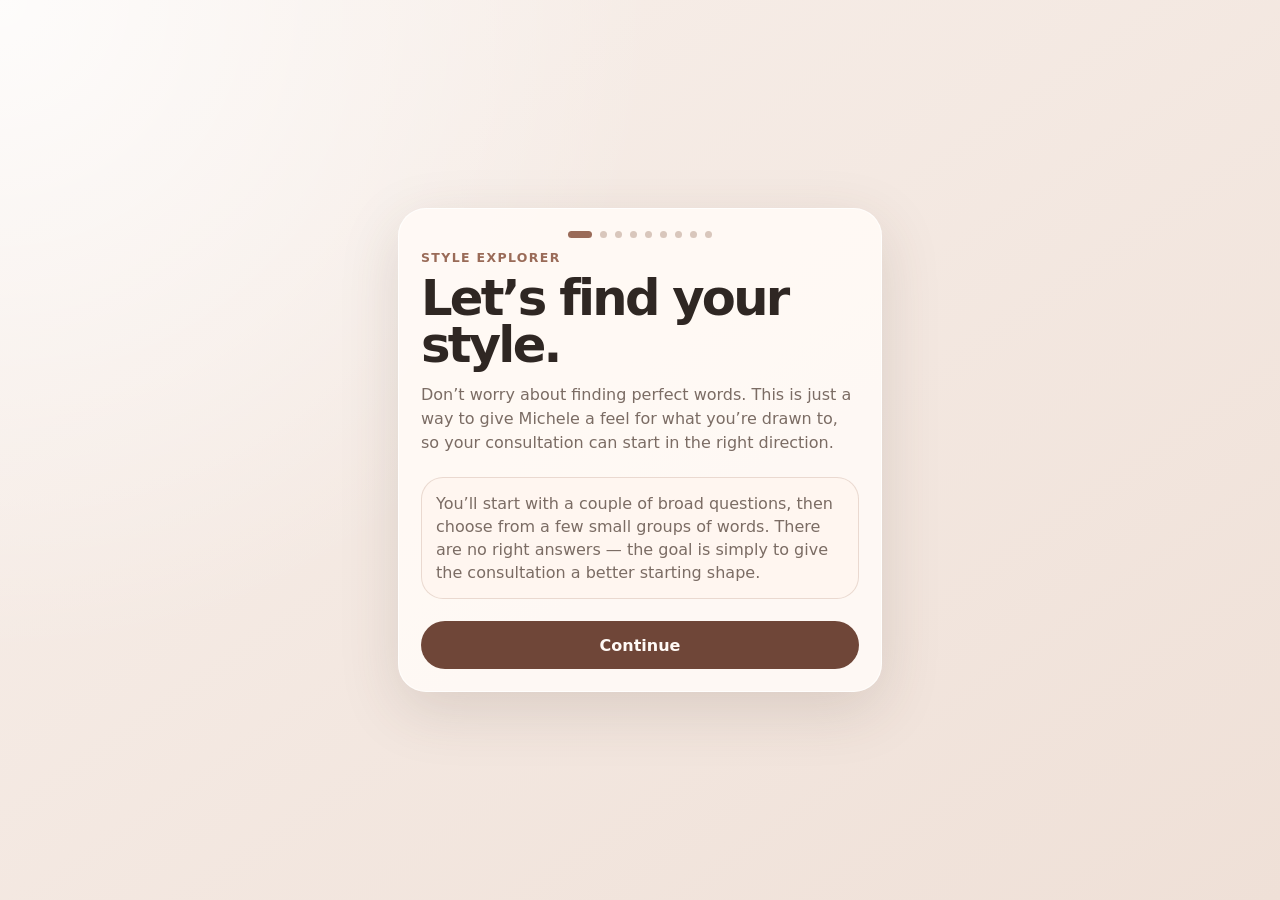
==== style_explorer/index.html @ 9c93844c "adding style explorer beta" ====
<!doctype html>
<html lang="en">
<head>
  <meta charset="utf-8" />
  <meta name="viewport" content="width=device-width, initial-scale=1" />
  <title>Style Explorer Prototype</title>
  <link rel="stylesheet" href="css/app.css" />
  <link rel="stylesheet" href="css/style-explorer.css" />
</head>
<body>
  <main id="style-explorer" class="planner-shell">
    <section class="planner-card" aria-live="polite">
      <div id="progress" class="progress" aria-label="Style explorer progress"></div>
      <div id="screen-root"></div>
    </section>
  </main>

  <script src="js/vocabulary.js"></script>
  <script src="js/style-explorer.js"></script>
</body>
</html>
---- style_explorer/css/app.css ----
:root {
  --bg: #f7f1ec;
  --card: #fffaf6;
  --card-strong: #fff5ee;
  --text: #2f2723;
  --muted: #7b6c64;
  --soft: #e9d9cf;
  --soft-2: #f1e5dc;
  --accent: #9a6b58;
  --accent-dark: #6f4638;
  --rose: #c8867b;
  --shadow: 0 18px 60px rgba(83, 58, 46, 0.15);
  --radius-lg: 28px;
  --radius-md: 18px;
  --touch: 48px;
}

* { box-sizing: border-box; }

body {
  margin: 0;
  min-height: 100vh;
  font-family: Inter, ui-sans-serif, system-ui, -apple-system, BlinkMacSystemFont, "Segoe UI", sans-serif;
  background:
    radial-gradient(circle at top left, rgba(255, 255, 255, 0.8), transparent 42%),
    linear-gradient(145deg, #f8f0eb 0%, #efe0d7 100%);
  color: var(--text);
}

button,
input,
select,
textarea { font: inherit; }

button { -webkit-tap-highlight-color: transparent; }

.planner-shell {
  width: min(100%, 520px);
  min-height: 100vh;
  margin: 0 auto;
  padding: 18px;
  display: flex;
  align-items: center;
}

.planner-card {
  width: 100%;
  min-height: calc(100vh - 36px);
  background: rgba(255, 250, 246, 0.92);
  border: 1px solid rgba(255, 255, 255, 0.75);
  border-radius: var(--radius-lg);
  box-shadow: var(--shadow);
  padding: 22px;
  overflow: hidden;
  position: relative;
}

.progress {
  display: flex;
  gap: 8px;
  justify-content: center;
  margin-bottom: 24px;
}

.progress-dot {
  width: 7px;
  height: 7px;
  border-radius: 999px;
  background: #d9c7bc;
  transition: width 180ms ease, background 180ms ease;
}

.progress-dot.is-active {
  width: 24px;
  background: var(--accent);
}

.step-card {
  display: none;
  animation: cardIn 220ms ease both;
}

.step-card.is-active { display: block; }

@keyframes cardIn {
  from { opacity: 0; transform: translateY(8px); }
  to { opacity: 1; transform: translateY(0); }
}

.eyebrow {
  margin: 0 0 10px;
  color: var(--accent);
  font-size: 0.78rem;
  letter-spacing: 0.11em;
  text-transform: uppercase;
  font-weight: 700;
}

h1 {
  margin: 0;
  font-size: clamp(2rem, 10vw, 3.1rem);
  line-height: 0.95;
  letter-spacing: -0.055em;
  font-weight: 720;
}

h2 {
  margin: 22px 0 6px;
  font-size: 1.12rem;
  letter-spacing: -0.02em;
}

.subtext,
.section-subtext {
  color: var(--muted);
  line-height: 1.5;
  margin: 14px 0 22px;
}

.choice-grid,
.lobe-choice-grid {
  display: grid;
  gap: 12px;
}

.choice-card,
.lobe-card {
  min-height: 88px;
  border: 1px solid var(--soft);
  background: rgba(255, 255, 255, 0.52);
  border-radius: 22px;
  color: var(--text);
  padding: 16px;
  display: flex;
  align-items: center;
  gap: 14px;
  text-align: left;
  cursor: pointer;
  transition: transform 160ms ease, border 160ms ease, background 160ms ease, box-shadow 160ms ease;
}

.choice-card:active,
.lobe-card:active,
.chip:active,
.ear-hit:active { transform: scale(0.985); }

.choice-card.is-selected,
.lobe-card.is-selected {
  border-color: rgba(154, 107, 88, 0.55);
  background: #fff2ea;
  box-shadow: 0 10px 24px rgba(83, 58, 46, 0.08);
}

.choice-icon {
  width: 52px;
  height: 52px;
  border-radius: 18px;
  display: grid;
  place-items: center;
  background: var(--soft-2);
  color: var(--accent-dark);
  font-size: 1.45rem;
  flex: 0 0 auto;
}

.choice-title {
  font-weight: 710;
  letter-spacing: -0.02em;
}

.helper-text {
  margin: 14px 0 0;
  color: var(--accent-dark);
  background: rgba(255, 242, 234, 0.8);
  border-radius: 999px;
  padding: 10px 14px;
  font-size: 0.92rem;
}

.is-hidden { display: none !important; }

.primary-btn,
.secondary-btn {
  width: 100%;
  min-height: var(--touch);
  border-radius: 999px;
  padding: 13px 18px;
  border: 0;
  font-weight: 730;
  cursor: pointer;
  transition: transform 160ms ease, opacity 160ms ease, background 160ms ease;
}

.primary-btn {
  background: var(--accent-dark);
  color: #fffaf6;
  margin-top: 22px;
}

.primary-btn:disabled {
  cursor: not-allowed;
  opacity: 0.38;
}

.secondary-btn {
  background: var(--soft-2);
  color: var(--accent-dark);
}

.button-row {
  display: grid;
  grid-template-columns: repeat(2, minmax(0, 1fr));
  gap: 10px;
  margin-top: 22px;
}

.button-row .primary-btn,
.button-row .secondary-btn { margin-top: 0; }

.lobe-choice-grid { margin-top: 14px; }

.lobe-card {
  min-height: 132px;
  align-items: center;
}

.lobe-visual {
  width: 92px;
  height: 96px;
  border-radius: 20px;
  background: #f8eae2;
  display: flex;
  align-items: center;
  justify-content: center;
  overflow: hidden;
  flex: 0 0 auto;
}

.lobe-visual.single img {
  width: 72px;
  height: 90px;
  object-fit: contain;
}

.lobe-visual.compare {
  gap: 2px;
}

.lobe-visual.compare img {
  width: 43px;
  height: 78px;
  object-fit: contain;
}

.similar-panel {
  background: rgba(255, 245, 238, 0.9);
  border: 1px solid var(--soft);
  border-radius: 20px;
  padding: 14px;
  margin-bottom: 16px;
}

.panel-question {
  margin: 0 0 10px;
  color: var(--muted);
  font-size: 0.94rem;
}

.segmented-control,
.side-tabs {
  display: grid;
  grid-template-columns: 1fr 1fr;
  gap: 8px;
  padding: 6px;
  background: #f0e0d6;
  border-radius: 999px;
}

.segmented-control button,
.side-tabs button {
  min-height: 40px;
  border: 0;
  border-radius: 999px;
  background: transparent;
  color: var(--accent-dark);
  font-weight: 700;
  cursor: pointer;
}

.segmented-control button.is-selected,
.side-tabs button.is-selected {
  background: #fffaf6;
  box-shadow: 0 6px 16px rgba(83, 58, 46, 0.08);
}

.side-tabs { margin: 14px 0 18px; }

.map-section { display: none; }
.map-section.is-active { display: block; }

.ear-stage-wrap {
  background: linear-gradient(180deg, #fff7f1, #f8e9e0);
  border: 1px solid rgba(233, 217, 207, 0.9);
  border-radius: 28px;
  padding: 12px;
  margin: 14px 0 18px;
}

.ear-stage {
  position: relative;
  width: 100%;
  min-height: 430px;
  display: grid;
  place-items: center;
}

.ear-canvas {
  position: relative;
  width: min(90%, 340px);
  aspect-ratio: 454.96 / 568.7;
  filter: none;
}

.ear-base,
.marker-layer,
.hit-layer {
  position: absolute;
  inset: 0;
  width: 100%;
  height: 100%;
}

.ear-base {
  display: block;
  user-select: none;
  pointer-events: none;
}

.ear-stage.is-right .ear-canvas {
  transform: scaleX(-1);
}

.marker-layer,
.hit-layer {
  pointer-events: none;
}

.ear-marker {
  pointer-events: none;
}

.ear-hit {
  position: absolute;
  left: var(--x);
  top: var(--y);
  transform: translate(-50%, -50%);
  width: 52px;
  height: 52px;
  border: 0;
  border-radius: 999px;
  background: rgba(154, 107, 88, 0.001);
  pointer-events: auto;
  cursor: pointer;
}

.hit-daith,
.hit-rook,
.hit-forwardHelix,
.hit-tragus,
.hit-antiTragus {
  width: 46px;
  height: 46px;
}

.marker-dot,
.marker-industrial-end {
  fill: var(--accent-dark);
  stroke: #fffaf6;
  stroke-width: 3.5;
  filter: drop-shadow(0 4px 5px rgba(47, 39, 35, 0.18));
}

.marker-ring {
  fill: transparent;
  stroke: var(--accent-dark);
  stroke-width: 5;
  filter: drop-shadow(0 4px 5px rgba(47, 39, 35, 0.14));
}

.marker-bar {
  stroke: var(--accent-dark);
  stroke-width: 4.5;
  stroke-linecap: round;
  filter: drop-shadow(0 4px 5px rgba(47, 39, 35, 0.16));
}

.ear-marker.state-curious .marker-dot,
.ear-marker.state-curious .marker-industrial-end {
  fill: #caa99b;
  opacity: 0.78;
}

.ear-marker.state-curious .marker-ring,
.ear-marker.state-curious .marker-bar {
  stroke: #caa99b;
  opacity: 0.78;
}

.ear-marker.state-love .marker-dot,
.ear-marker.state-love .marker-industrial-end {
  fill: var(--accent-dark);
}

.ear-marker.state-love .marker-ring,
.ear-marker.state-love .marker-bar {
  stroke: var(--accent-dark);
}

.ear-marker.state-maybe .marker-dot,
.ear-marker.state-maybe .marker-industrial-end {
  fill: #d8bdb0;
  opacity: 0.55;
}

.ear-marker.state-maybe .marker-ring,
.ear-marker.state-maybe .marker-bar {
  stroke: #d8bdb0;
  opacity: 0.55;
}

.chip-groups { display: grid; gap: 16px; }

.chip-group-label {
  margin: 0 0 8px;
  color: var(--muted);
  font-size: 0.75rem;
  letter-spacing: 0.1em;
  text-transform: uppercase;
  font-weight: 800;
}

.chip-row {
  display: flex;
  flex-wrap: wrap;
  gap: 8px;
}

.chip {
  min-height: 42px;
  border: 1px solid var(--soft);
  background: rgba(255, 255, 255, 0.62);
  color: var(--text);
  border-radius: 999px;
  padding: 10px 14px;
  font-weight: 700;
  cursor: pointer;
  transition: background 160ms ease, border 160ms ease, color 160ms ease, transform 160ms ease, opacity 160ms ease;
}

.chip.is-existing,
.chip.is-love {
  background: var(--accent-dark);
  color: #fffaf6;
  border-color: var(--accent-dark);
}

.chip.is-curious {
  background: #fff2ea;
  border-color: #d6b6a7;
  color: var(--accent-dark);
}

.chip.is-maybe {
  background: #f5ebe5;
  color: #8f766c;
  border-color: #eadad1;
}

.detail-panel {
  margin-top: 18px;
  border: 1px solid rgba(233, 217, 207, 0.95);
  background: rgba(255, 250, 246, 0.72);
  border-radius: 22px;
  padding: 16px;
  animation: cardIn 180ms ease both;
}

.detail-panel h3 {
  margin: 0 0 6px;
  font-size: 1rem;
}

.detail-panel p {
  margin: 0;
  color: var(--muted);
  line-height: 1.45;
}

.full-width { width: 100%; margin-top: 18px; }

@media (min-width: 560px) {
  .planner-card { min-height: auto; }
  .choice-grid { grid-template-columns: 1fr; }
}

/* Region-based ear planner additions */
.section-subtext.compact {
  margin-top: 8px;
  margin-bottom: 14px;
}

.interest-picker {
  display: grid;
  grid-template-columns: 1fr;
  gap: 8px;
  padding: 8px;
  margin: 12px 0 16px;
  background: #f0e0d6;
  border-radius: 20px;
}

.interest-picker button {
  min-height: 42px;
  border: 0;
  border-radius: 16px;
  background: transparent;
  color: var(--accent-dark);
  font-weight: 760;
  cursor: pointer;
}

.interest-picker button.is-selected {
  background: #fffaf6;
  box-shadow: 0 6px 16px rgba(83, 58, 46, 0.08);
}

.region-layer,
.marker-layer {
  position: absolute;
  inset: 0;
  width: 100%;
  height: 100%;
}

.region-layer {
  z-index: 2;
}

.marker-layer {
  z-index: 3;
  pointer-events: none;
}

.ear-region {
  fill: rgba(154, 107, 88, 0.001);
  stroke: transparent;
  stroke-width: 2;
  pointer-events: auto;
  cursor: pointer;
  transition: fill 160ms ease, stroke 160ms ease, opacity 160ms ease;
}

.ear-region:hover,
.ear-region:focus-visible {
  fill: rgba(154, 107, 88, 0.12);
  stroke: rgba(154, 107, 88, 0.28);
  outline: none;
}

.ear-region.is-selected {
  fill: rgba(154, 107, 88, 0.22);
  stroke: rgba(111, 70, 56, 0.52);
}

.ear-stage.is-right .ear-region,
.ear-stage.is-right .ear-marker {
  transform-box: fill-box;
  transform-origin: center;
}

.chip.is-selected-region {
  background: #fff2ea;
  color: var(--accent-dark);
  border-color: rgba(154, 107, 88, 0.62);
  box-shadow: 0 8px 18px rgba(83, 58, 46, 0.08);
}

.chip.has-count:not(.is-selected-region) {
  border-color: rgba(154, 107, 88, 0.42);
  background: rgba(255, 242, 234, 0.68);
  color: var(--accent-dark);
}

.tally-panel {
  margin-top: 18px;
  border: 1px solid rgba(233, 217, 207, 0.95);
  background: rgba(255, 245, 238, 0.72);
  border-radius: 22px;
  padding: 16px;
}

.tally-panel h3 {
  margin: 0 0 10px;
  font-size: 0.95rem;
  letter-spacing: 0.06em;
  text-transform: uppercase;
  color: var(--accent-dark);
}

.empty-tally {
  margin: 0;
  color: var(--muted);
  line-height: 1.4;
  font-size: 0.94rem;
}

.tally-list {
  display: grid;
  gap: 8px;
}

.tally-item {
  display: flex;
  align-items: center;
  justify-content: space-between;
  gap: 10px;
  min-height: 42px;
  padding: 8px 8px 8px 12px;
  background: rgba(255, 255, 255, 0.58);
  border: 1px solid rgba(233, 217, 207, 0.82);
  border-radius: 16px;
}

.tally-label {
  font-weight: 720;
  color: var(--text);
}

.tally-remove {
  width: 32px;
  height: 32px;
  border: 0;
  border-radius: 999px;
  background: var(--soft-2);
  color: var(--accent-dark);
  font-size: 1.25rem;
  font-weight: 800;
  line-height: 1;
  cursor: pointer;
}

.detail-helper {
  margin-top: 10px !important;
  color: var(--accent-dark) !important;
}

.ear-marker.state-existing-muted .marker-dot,
.ear-marker.state-existing-muted .marker-industrial-end {
  fill: #b7aaa3;
  opacity: 0.58;
}

.ear-marker.state-existing-muted .marker-ring,
.ear-marker.state-existing-muted .marker-bar {
  stroke: #b7aaa3;
  opacity: 0.58;
}

.ear-marker.state-definite .marker-dot,
.ear-marker.state-definite .marker-industrial-end {
  fill: var(--accent-dark);
}

.ear-marker.state-definite .marker-ring,
.ear-marker.state-definite .marker-bar {
  stroke: var(--accent-dark);
}

.ear-marker.state-moderate .marker-dot,
.ear-marker.state-moderate .marker-industrial-end {
  fill: #b88272;
  opacity: 0.84;
}

.ear-marker.state-moderate .marker-ring,
.ear-marker.state-moderate .marker-bar {
  stroke: #b88272;
  opacity: 0.84;
}

.ear-marker.state-curious .marker-dot,
.ear-marker.state-curious .marker-industrial-end {
  fill: #d8bdb0;
  opacity: 0.62;
}

.ear-marker.state-curious .marker-ring,
.ear-marker.state-curious .marker-bar {
  stroke: #d8bdb0;
  opacity: 0.62;
}

@media (min-width: 460px) {
  .interest-picker {
    grid-template-columns: repeat(3, 1fr);
    border-radius: 999px;
  }

  .interest-picker button {
    border-radius: 999px;
  }
}


/* Updated interest helper + removal interactions */
.interest-actions {
  display: grid;
  grid-template-columns: 1fr;
  gap: 8px;
  margin-top: 14px;
}

.interest-actions button {
  min-height: 42px;
  border: 1px solid rgba(154, 107, 88, 0.28);
  border-radius: 999px;
  background: #fff2ea;
  color: var(--accent-dark);
  font-weight: 760;
  cursor: pointer;
}

.interest-actions button:active,
.tally-item:active {
  transform: scale(0.985);
}

.detail-helper.small {
  font-size: 0.9rem;
  color: var(--muted) !important;
}

.marker-layer {
  pointer-events: none;
}

.ear-marker.is-removable {
  pointer-events: auto;
  cursor: pointer;
}

.marker-remove-hit {
  fill: transparent;
  stroke: transparent;
  stroke-width: 24;
  pointer-events: all;
}

.ear-marker.is-removable:focus-visible .marker-dot,
.ear-marker.is-removable:hover .marker-dot,
.ear-marker.is-removable:focus-visible .marker-industrial-end,
.ear-marker.is-removable:hover .marker-industrial-end {
  stroke-width: 6;
}

.ear-marker.is-removable:focus-visible .marker-ring,
.ear-marker.is-removable:hover .marker-ring,
.ear-marker.is-removable:focus-visible .marker-bar,
.ear-marker.is-removable:hover .marker-bar {
  stroke-width: 7;
}

.tally-item {
  cursor: pointer;
  transition: transform 160ms ease, background 160ms ease, border 160ms ease;
}

.tally-item:hover,
.tally-item:focus-visible {
  background: #fff2ea;
  border-color: rgba(154, 107, 88, 0.42);
  outline: none;
}

.tally-remove {
  display: inline-grid;
  place-items: center;
  flex: 0 0 auto;
}

.ear-marker.state-love .marker-dot,
.ear-marker.state-love .marker-industrial-end {
  fill: var(--accent-dark);
}

.ear-marker.state-love .marker-ring,
.ear-marker.state-love .marker-bar {
  stroke: var(--accent-dark);
}

.ear-marker.state-maybe .marker-dot,
.ear-marker.state-maybe .marker-industrial-end {
  fill: #b88272;
  opacity: 0.84;
}

.ear-marker.state-maybe .marker-ring,
.ear-marker.state-maybe .marker-bar {
  stroke: #b88272;
  opacity: 0.84;
}

@media (min-width: 460px) {
  .interest-actions {
    grid-template-columns: repeat(3, 1fr);
  }
}

/* Compact single-workspace Step 3 layout */
.compact-intro {
  margin: 10px 0 14px;
}

.mode-tabs {
  display: grid;
  grid-template-columns: 1fr 1fr;
  gap: 8px;
  padding: 6px;
  margin: 10px 0 10px;
  background: #f0e0d6;
  border-radius: 999px;
}

.mode-tabs button {
  min-height: 40px;
  border: 0;
  border-radius: 999px;
  background: transparent;
  color: var(--accent-dark);
  font-weight: 780;
  cursor: pointer;
}

.mode-tabs button.is-selected {
  background: #fffaf6;
  box-shadow: 0 6px 16px rgba(83, 58, 46, 0.08);
}

.workspace-instruction {
  margin: 8px 0 10px;
  color: var(--muted);
  font-size: 0.92rem;
  line-height: 1.35;
}

.ear-stage-wrap.compact-stage {
  padding: 6px;
  margin: 8px 0 10px;
  border-radius: 22px;
}

.compact-stage .ear-stage {
  min-height: clamp(310px, 58vh, 390px);
}

.compact-stage .ear-canvas {
  width: min(82vw, 300px);
}

.helper-card {
  margin-top: 10px;
  padding: 12px;
  border-radius: 18px;
}

.helper-card h3 {
  font-size: 0.98rem;
}

.helper-card p {
  font-size: 0.92rem;
}

.region-key-wrap {
  margin-top: 12px;
}

.region-key-label {
  margin: 0 0 6px;
  color: var(--muted);
  font-size: 0.72rem;
  letter-spacing: 0.1em;
  text-transform: uppercase;
  font-weight: 820;
}

.region-key {
  display: flex;
  gap: 6px;
  overflow-x: auto;
  padding: 2px 2px 8px;
  scrollbar-width: thin;
}

.region-key .chip {
  flex: 0 0 auto;
  min-height: 36px;
  padding: 8px 11px;
  font-size: 0.88rem;
}

.summary-panel {
  margin-top: 8px;
  border: 1px solid rgba(233, 217, 207, 0.95);
  background: rgba(255, 245, 238, 0.76);
  border-radius: 18px;
  overflow: hidden;
}

.summary-toggle {
  width: 100%;
  border: 0;
  background: transparent;
  color: var(--text);
  padding: 11px 12px;
  display: grid;
  grid-template-columns: 1fr auto;
  align-items: center;
  gap: 10px;
  text-align: left;
  cursor: pointer;
}

#summary-line {
  min-width: 0;
  overflow: hidden;
  text-overflow: ellipsis;
  white-space: nowrap;
  font-weight: 730;
  font-size: 0.92rem;
}

.summary-cue {
  color: var(--accent-dark);
  font-size: 0.78rem;
  font-weight: 800;
  white-space: nowrap;
}

.summary-drawer {
  border-top: 1px solid rgba(233, 217, 207, 0.95);
  padding: 10px;
}

.tally-panel.compact-tally {
  margin-top: 0;
  padding: 0;
  border: 0;
  background: transparent;
  border-radius: 0;
}

.compact-tally h3 {
  margin-bottom: 8px;
}

.map-nav-row {
  margin-top: 12px;
}

.map-nav-row .primary-btn,
.map-nav-row .secondary-btn {
  min-height: 44px;
}

@media (max-width: 420px) {
  .planner-shell {
    padding: 10px;
    align-items: stretch;
  }

  .planner-card {
    min-height: calc(100vh - 20px);
    padding: 16px;
    border-radius: 22px;
  }

  .progress {
    margin-bottom: 14px;
  }

  h1 {
    font-size: clamp(1.75rem, 9vw, 2.35rem);
  }

  .side-tabs {
    margin: 10px 0 10px;
  }

  .compact-stage .ear-stage {
    min-height: 300px;
  }

  .compact-stage .ear-canvas {
    width: min(84vw, 280px);
  }

  .interest-actions {
    grid-template-columns: repeat(3, 1fr);
    gap: 6px;
  }

  .interest-actions button {
    min-height: 38px;
    font-size: 0.86rem;
    padding: 8px 6px;
  }
}

/* v0 UI tightening: separate Have/Want steps, grouped regions, floating helpers */
.progress { margin-bottom: 12px; }
.progress-dot { flex: 0 0 auto; }

.map-card h1 {
  font-size: clamp(1.55rem, 7vw, 2.25rem);
  line-height: 1;
}

.map-card .compact-intro {
  margin: 8px 0 10px;
  font-size: 0.92rem;
  line-height: 1.3;
}

.compact-side-tabs {
  margin: 8px 0 8px;
}

.ear-stage-wrap.compact-stage {
  position: relative;
  padding: 4px;
  margin: 6px 0 8px;
  border-radius: 20px;
}

.compact-stage .ear-stage {
  min-height: clamp(250px, 44vh, 340px);
}

.compact-stage .ear-canvas {
  width: min(76vw, 270px);
}

.floating-helper {
  position: absolute;
  left: 10px;
  right: 10px;
  bottom: 10px;
  z-index: 6;
  margin: 0;
  padding: 10px 42px 10px 12px;
  border-radius: 18px;
  background: rgba(255, 250, 246, 0.96);
  box-shadow: 0 12px 32px rgba(83, 58, 46, 0.16);
  backdrop-filter: blur(6px);
}

.floating-helper h3 {
  margin: 0 0 4px;
  font-size: 0.96rem;
}

.floating-helper p {
  margin: 0;
  font-size: 0.86rem;
  line-height: 1.3;
}

.helper-close {
  position: absolute;
  top: 8px;
  right: 8px;
  width: 28px;
  height: 28px;
  border: 0;
  border-radius: 999px;
  background: var(--soft-2);
  color: var(--accent-dark);
  font-size: 1.15rem;
  font-weight: 800;
  line-height: 1;
  cursor: pointer;
}

.floating-helper .interest-actions {
  grid-template-columns: repeat(3, 1fr);
  gap: 6px;
  margin-top: 8px;
}

.floating-helper .interest-actions button {
  min-height: 36px;
  padding: 7px 6px;
  font-size: 0.84rem;
}

.floating-helper .detail-helper.small {
  margin-top: 6px !important;
  font-size: 0.78rem;
}

.compact-region-wrap {
  margin-top: 6px;
}

.region-accordions {
  display: grid;
  grid-template-columns: repeat(3, 1fr);
  gap: 6px;
}

.region-accordion {
  min-width: 0;
  border: 1px solid rgba(233, 217, 207, 0.95);
  border-radius: 14px;
  background: rgba(255, 255, 255, 0.52);
  overflow: hidden;
}

.region-accordion summary {
  min-height: 36px;
  padding: 9px 10px;
  color: var(--accent-dark);
  font-size: 0.78rem;
  font-weight: 820;
  text-transform: uppercase;
  letter-spacing: 0.06em;
  cursor: pointer;
  list-style: none;
}

.region-accordion summary::-webkit-details-marker { display: none; }
.region-accordion summary::after {
  content: '+';
  float: right;
  font-weight: 900;
}
.region-accordion[open] summary::after { content: '−'; }

.region-chip-grid {
  display: grid;
  gap: 5px;
  padding: 0 6px 7px;
}

.region-chip-grid .chip {
  width: 100%;
  min-height: 32px;
  padding: 6px 7px;
  border-radius: 12px;
  font-size: 0.76rem;
  line-height: 1.05;
}

.summary-panel {
  margin-top: 6px;
}

.summary-toggle {
  padding: 9px 10px;
}

#existing-summary-line,
#future-summary-line {
  min-width: 0;
  overflow: hidden;
  text-overflow: ellipsis;
  white-space: nowrap;
  font-weight: 730;
  font-size: 0.88rem;
}

.map-nav-row {
  margin-top: 8px;
}

.map-nav-row .primary-btn,
.map-nav-row .secondary-btn {
  min-height: 42px;
}

@media (max-width: 420px) {
  .map-card h1 {
    font-size: clamp(1.35rem, 6.8vw, 1.85rem);
  }

  .map-card .compact-intro {
    font-size: 0.86rem;
  }

  .compact-stage .ear-stage {
    min-height: clamp(230px, 41vh, 300px);
  }

  .compact-stage .ear-canvas {
    width: min(72vw, 248px);
  }

  .region-key-label {
    margin-bottom: 4px;
  }

  .region-accordions {
    gap: 5px;
  }

  .region-accordion summary {
    min-height: 32px;
    padding: 8px 7px;
    font-size: 0.68rem;
    letter-spacing: 0.04em;
  }

  .region-chip-grid .chip {
    min-height: 30px;
    padding: 5px 5px;
    font-size: 0.68rem;
  }

  .floating-helper {
    padding: 9px 38px 9px 10px;
  }

  .floating-helper h3 {
    font-size: 0.88rem;
  }

  .floating-helper p {
    font-size: 0.78rem;
  }

  .floating-helper .interest-actions button {
    min-height: 34px;
    font-size: 0.76rem;
  }
}

/* v0.2: auto-advance intro cards + compact always-visible region palette */
.single-back-row {
  grid-template-columns: 1fr;
}

.region-palette {
  display: grid;
  grid-template-columns: 1fr;
  gap: 5px;
}

.region-palette-group {
  display: grid;
  grid-template-columns: 54px 1fr;
  align-items: center;
  gap: 6px;
  min-width: 0;
}

.region-palette-label {
  margin: 0;
  color: var(--muted);
  font-size: 0.66rem;
  line-height: 1;
  letter-spacing: 0.08em;
  text-transform: uppercase;
  font-weight: 850;
}

.region-palette-chips {
  display: flex;
  flex-wrap: wrap;
  gap: 5px;
  min-width: 0;
}

.region-palette-chips .chip {
  min-height: 30px;
  padding: 5px 8px;
  border-radius: 999px;
  font-size: 0.72rem;
  line-height: 1;
}

.floating-helper {
  max-height: 46%;
  overflow-y: auto;
}

.floating-helper p + p {
  margin-top: 5px;
}

.floating-helper .detail-helper {
  margin-top: 6px !important;
}

.floating-helper .detail-helper.small {
  margin-top: 4px !important;
}

@media (max-width: 420px) {
  .region-palette {
    gap: 4px;
  }

  .region-palette-group {
    grid-template-columns: 45px 1fr;
    gap: 5px;
  }

  .region-palette-label {
    font-size: 0.58rem;
  }

  .region-palette-chips {
    gap: 4px;
  }

  .region-palette-chips .chip {
    min-height: 27px;
    padding: 4px 6px;
    font-size: 0.64rem;
  }

  .floating-helper {
    max-height: 52%;
  }
}

/* Make Step 4 interest selection the primary action */
.floating-helper .interest-primary {
  display: grid;
  gap: 7px;
}

.floating-helper .interest-kicker {
  margin: 0;
  color: var(--accent-dark);
  font-size: 0.72rem;
  letter-spacing: 0.1em;
  text-transform: uppercase;
  font-weight: 850;
}

.floating-helper .interest-primary h3 {
  margin: 0;
  font-size: 1.02rem;
  letter-spacing: -0.02em;
}

.floating-helper .primary-interest-actions {
  display: grid;
  grid-template-columns: repeat(3, 1fr);
  gap: 7px;
  margin: 2px 0 0;
}

.floating-helper .primary-interest-actions .interest-choice {
  min-height: 58px;
  padding: 8px 6px;
  border: 1px solid rgba(154, 107, 88, 0.36);
  border-radius: 16px;
  background: #fff2ea;
  color: var(--accent-dark);
  display: grid;
  align-content: center;
  gap: 2px;
  box-shadow: 0 6px 14px rgba(83, 58, 46, 0.08);
}

.floating-helper .primary-interest-actions .interest-love {
  background: var(--accent-dark);
  color: #fffaf6;
  border-color: var(--accent-dark);
  box-shadow: 0 9px 20px rgba(83, 58, 46, 0.18);
}

.interest-choice-label {
  font-size: 0.9rem;
  font-weight: 850;
  line-height: 1.05;
}

.interest-choice-sub {
  font-size: 0.66rem;
  font-weight: 720;
  line-height: 1.05;
  opacity: 0.78;
}

.floating-helper .interest-current {
  margin-top: 0 !important;
  color: var(--accent-dark) !important;
}

.floating-helper .region-context {
  margin-top: 8px;
  padding-top: 8px;
  border-top: 1px solid rgba(233, 217, 207, 0.95);
}

.floating-helper .region-context p {
  font-size: 0.8rem;
  color: var(--muted);
}

.floating-helper .region-context .detail-helper.small {
  font-size: 0.74rem;
}

@media (max-width: 420px) {
  .floating-helper .primary-interest-actions {
    gap: 5px;
  }

  .floating-helper .primary-interest-actions .interest-choice {
    min-height: 54px;
    padding: 7px 4px;
    border-radius: 14px;
  }

  .interest-choice-label {
    font-size: 0.8rem;
  }

  .interest-choice-sub {
    font-size: 0.58rem;
  }
}

/* v0.4: stronger Want-card visual hierarchy */
#card-4 .compact-intro {
  color: var(--accent-dark);
}

/* Existing/current piercings shown on Want card: prominent but neutral anchors. */
.ear-marker.state-existing-current .marker-dot,
.ear-marker.state-existing-current .marker-industrial-end {
  fill: #3f352f;
  stroke: #fffaf6;
  stroke-width: 4.4;
  opacity: 0.95;
  filter: drop-shadow(0 5px 7px rgba(47, 39, 35, 0.24));
}

.ear-marker.state-existing-current .marker-ring,
.ear-marker.state-existing-current .marker-bar {
  stroke: #3f352f;
  stroke-width: 6.2;
  opacity: 0.95;
  filter: drop-shadow(0 5px 7px rgba(47, 39, 35, 0.22));
}

/* Future ideas remain colorful so they read as proposals, not current jewelry. */
.ear-marker.state-love .marker-dot,
.ear-marker.state-love .marker-industrial-end {
  fill: #8c3f45;
  stroke: #fffaf6;
  stroke-width: 3.7;
  opacity: 0.98;
}

.ear-marker.state-love .marker-ring,
.ear-marker.state-love .marker-bar {
  stroke: #8c3f45;
  stroke-width: 5.7;
  opacity: 0.98;
}

.ear-marker.state-maybe .marker-dot,
.ear-marker.state-maybe .marker-industrial-end {
  fill: #b66f4c;
  stroke: #fffaf6;
  stroke-width: 3.4;
  opacity: 0.9;
}

.ear-marker.state-maybe .marker-ring,
.ear-marker.state-maybe .marker-bar {
  stroke: #b66f4c;
  stroke-width: 5.1;
  opacity: 0.9;
}

.ear-marker.state-curious .marker-dot,
.ear-marker.state-curious .marker-industrial-end {
  fill: #d3a55f;
  stroke: #fffaf6;
  stroke-width: 3.2;
  opacity: 0.82;
}

.ear-marker.state-curious .marker-ring,
.ear-marker.state-curious .marker-bar {
  stroke: #d3a55f;
  stroke-width: 4.7;
  opacity: 0.82;
}

/* Interest choices: reversed order, with clear icon/color language. */
.floating-helper .primary-interest-actions .interest-choice {
  grid-template-columns: auto 1fr;
  grid-template-areas:
    "icon label"
    "icon sub";
  align-items: center;
  justify-items: start;
  column-gap: 8px;
  text-align: left;
}

.interest-choice-icon {
  grid-area: icon;
  width: 28px;
  height: 28px;
  border-radius: 999px;
  display: inline-grid;
  place-items: center;
  font-size: 0.95rem;
  font-weight: 900;
  line-height: 1;
  background: rgba(255, 255, 255, 0.58);
}

.interest-choice-label { grid-area: label; }
.interest-choice-sub { grid-area: sub; }

.floating-helper .primary-interest-actions .interest-love {
  background: #8c3f45;
  color: #fffaf6;
  border-color: #8c3f45;
}

.floating-helper .primary-interest-actions .interest-maybe {
  background: #fff0e5;
  color: #7d432f;
  border-color: rgba(182, 111, 76, 0.46);
}

.floating-helper .primary-interest-actions .interest-curious {
  background: #fff7df;
  color: #7a5a20;
  border-color: rgba(211, 165, 95, 0.54);
}

.floating-helper .primary-interest-actions .interest-love .interest-choice-icon {
  background: rgba(255, 255, 255, 0.22);
}

.floating-helper .primary-interest-actions .interest-maybe .interest-choice-icon {
  background: rgba(182, 111, 76, 0.16);
}

.floating-helper .primary-interest-actions .interest-curious .interest-choice-icon {
  background: rgba(211, 165, 95, 0.22);
}

@media (max-width: 420px) {
  .interest-choice-icon {
    width: 24px;
    height: 24px;
    font-size: 0.82rem;
  }

  .floating-helper .primary-interest-actions .interest-choice {
    column-gap: 5px;
  }
}

/* FINAL LAYOUT OVERRIDES
   These are intentionally last. They preserve the floating helper overlay and
   force paired nav buttons to equal widths regardless of text length. */
.button-row,
.map-nav-row {
  display: grid !important;
  grid-template-columns: repeat(2, minmax(0, 1fr)) !important;
  gap: 10px !important;
  align-items: stretch !important;
}

.button-row > .primary-btn,
.button-row > .secondary-btn,
.map-nav-row > .primary-btn,
.map-nav-row > .secondary-btn {
  display: flex !important;
  width: 100% !important;
  min-width: 0 !important;
  max-width: none !important;
  justify-content: center !important;
  align-items: center !important;
  white-space: nowrap !important;
  margin-top: 0 !important;
}

.ear-stage-wrap.compact-stage {
  position: relative !important;
  overflow: visible !important;
}

.ear-stage-wrap.compact-stage > .floating-helper {
  position: absolute !important;
  left: 10px !important;
  right: 10px !important;
  bottom: 10px !important;
  z-index: 50 !important;
  margin: 0 !important;
  transform: none !important;
  max-height: min(46%, 190px) !important;
  overflow-y: auto !important;
}

.ear-stage-wrap.compact-stage > .floating-helper.is-hidden {
  display: none !important;
}

.ear-stage-wrap.compact-stage > .floating-helper:not(.is-hidden) {
  display: block !important;
}

/* FINAL INTEREST BUTTON WIDTH OVERRIDES
   Keep Step 4 interest choices equal-width, like paired nav buttons.
   This intentionally sits after all previous mobile/helper rules. */
.floating-helper .primary-interest-actions {
  display: grid !important;
  grid-template-columns: repeat(3, minmax(0, 1fr)) !important;
  gap: 7px !important;
  align-items: stretch !important;
}

.floating-helper .primary-interest-actions .interest-choice {
  width: 100% !important;
  min-width: 0 !important;
  max-width: none !important;
  box-sizing: border-box !important;
}

.floating-helper .primary-interest-actions .interest-choice-label,
.floating-helper .primary-interest-actions .interest-choice-sub {
  min-width: 0 !important;
  overflow: hidden !important;
  text-overflow: ellipsis !important;
}

@media (max-width: 420px) {
  .floating-helper .primary-interest-actions {
    grid-template-columns: repeat(3, minmax(0, 1fr)) !important;
    gap: 5px !important;
  }
}



/* FINAL FLOATING HELPER POSITION OVERRIDES
   Lower-ear selections open the helper at the top of the diagram so it does
   not cover the lobe / anti-tragus area being edited. */
.ear-stage-wrap.compact-stage > .floating-helper.helper-at-top {
  top: 10px !important;
  bottom: auto !important;
}

.ear-stage-wrap.compact-stage > .floating-helper.helper-at-bottom {
  top: auto !important;
  bottom: 10px !important;
}

/* v1 flow additions: contact, starting point, lifestyle, review */
.form-card h1,
.review-card h1 {
  font-size: clamp(1.8rem, 8.6vw, 2.65rem);
}

.form-stack {
  display: grid;
  gap: 8px;
  margin-top: 14px;
}

.field-label {
  color: var(--accent-dark);
  font-size: 0.82rem;
  font-weight: 820;
  letter-spacing: 0.02em;
}

.required-mark,
.optional-mark {
  color: var(--muted);
  font-size: 0.72rem;
  font-weight: 700;
}

.soft-input,
.soft-textarea {
  width: 100%;
  border: 1px solid rgba(233, 217, 207, 0.95);
  border-radius: 18px;
  background: rgba(255, 255, 255, 0.66);
  color: var(--text);
  padding: 13px 14px;
  outline: none;
  box-shadow: inset 0 1px 0 rgba(255, 255, 255, 0.75);
  transition: border 160ms ease, background 160ms ease, box-shadow 160ms ease;
}

.soft-textarea {
  resize: vertical;
  min-height: 88px;
  line-height: 1.4;
}

.soft-input:focus,
.soft-textarea:focus {
  border-color: rgba(154, 107, 88, 0.62);
  background: #fffaf6;
  box-shadow: 0 0 0 4px rgba(154, 107, 88, 0.10);
}

.form-error {
  margin: -2px 0 4px;
  color: #8c3f45;
  font-size: 0.82rem;
  font-weight: 700;
}

.question-block {
  margin-top: 22px;
}

.question-block h2 {
  margin: 0 0 10px;
  color: var(--text);
  font-size: 1.02rem;
}

.soft-chip-grid {
  display: flex;
  flex-wrap: wrap;
  gap: 8px;
}

.soft-chip-grid.three-up {
  display: grid;
  grid-template-columns: repeat(3, minmax(0, 1fr));
}

.soft-chip,
.soft-choice {
  min-height: 42px;
  border: 1px solid rgba(233, 217, 207, 0.95);
  background: rgba(255, 255, 255, 0.58);
  color: var(--text);
  border-radius: 999px;
  padding: 10px 13px;
  font-weight: 760;
  cursor: pointer;
  text-align: left;
  transition: transform 160ms ease, border 160ms ease, background 160ms ease, color 160ms ease, box-shadow 160ms ease;
}

.soft-chip {
  flex: 1 1 auto;
}

.soft-chip:active,
.soft-choice:active {
  transform: scale(0.985);
}

.soft-chip.is-selected,
.soft-choice.is-selected {
  background: #fff2ea;
  border-color: rgba(154, 107, 88, 0.62);
  color: var(--accent-dark);
  box-shadow: 0 8px 18px rgba(83, 58, 46, 0.08);
}

.soft-choice-list {
  display: grid;
  gap: 8px;
}

.soft-choice {
  width: 100%;
  border-radius: 18px;
  padding: 13px 14px;
}

.conditional-field {
  padding: 12px;
  border: 1px solid rgba(233, 217, 207, 0.82);
  border-radius: 20px;
  background: rgba(255, 245, 238, 0.62);
}

.review-summary {
  display: grid;
  gap: 12px;
}

.review-section {
  border: 1px solid rgba(233, 217, 207, 0.95);
  background: rgba(255, 245, 238, 0.68);
  border-radius: 22px;
  padding: 14px;
}

.review-section h2 {
  margin: 0 0 10px;
  color: var(--accent-dark);
  font-size: 0.86rem;
  letter-spacing: 0.08em;
  text-transform: uppercase;
}

.review-list {
  display: grid;
  gap: 8px;
  margin: 0;
}

.review-row {
  display: grid;
  gap: 2px;
  padding-bottom: 8px;
  border-bottom: 1px solid rgba(233, 217, 207, 0.72);
}

.review-row:last-child {
  border-bottom: 0;
  padding-bottom: 0;
}

.review-row dt,
.review-ear-block h3,
.review-interest-group h4 {
  margin: 0;
  color: var(--muted);
  font-size: 0.75rem;
  letter-spacing: 0.07em;
  text-transform: uppercase;
  font-weight: 850;
}

.review-row dd {
  margin: 0;
  color: var(--text);
  font-weight: 720;
  line-height: 1.35;
}

.review-ear-block {
  display: grid;
  gap: 8px;
  padding: 10px;
  border-radius: 16px;
  background: rgba(255, 255, 255, 0.48);
}

.review-ear-block + .review-ear-block {
  margin-top: 8px;
}

.review-bullet-list {
  margin: 0;
  padding-left: 18px;
  color: var(--text);
  line-height: 1.45;
  font-weight: 680;
}

.review-empty {
  margin: 0;
  color: var(--muted);
  font-size: 0.92rem;
}

.review-interest-grid {
  display: grid;
  gap: 8px;
}

.review-interest-group {
  padding: 9px;
  border-radius: 14px;
  background: rgba(255, 250, 246, 0.68);
}

.review-interest-group h4 {
  margin-bottom: 6px;
  color: var(--accent-dark);
}

.placeholder-submit:disabled {
  opacity: 0.58;
}

/* v1 final overrides after v0 button rules */
.single-back-row {
  grid-template-columns: 1fr !important;
}

.form-card .button-row > .primary-btn,
.review-card .button-row > .primary-btn,
.form-card .button-row > .secondary-btn,
.review-card .button-row > .secondary-btn {
  white-space: normal !important;
  line-height: 1.12 !important;
}

@media (max-width: 420px) {
  .form-card h1,
  .review-card h1 {
    font-size: clamp(1.55rem, 7.6vw, 2.1rem);
  }

  .question-block {
    margin-top: 18px;
  }

  .soft-chip,
  .soft-choice {
    font-size: 0.9rem;
  }

  .soft-chip-grid.three-up {
    gap: 6px;
  }

  .soft-chip-grid.three-up .soft-chip {
    padding-left: 8px;
    padding-right: 8px;
    text-align: center;
  }
}


/* v1.1: vague progress labels + calmer lifestyle screen controls */
#card-9 .question-block {
  margin-top: 14px;
  padding: 14px;
  border: 1px solid rgba(233, 217, 207, 0.82);
  border-radius: 20px;
  background: rgba(255, 245, 238, 0.58);
}

#card-9 .question-block + .question-block {
  margin-top: 12px;
}

#card-9 .question-block h2 {
  margin: 0 0 10px;
  font-size: 0.98rem;
  letter-spacing: -0.01em;
}

#card-9 .soft-chip-grid {
  display: grid;
  grid-template-columns: 1fr;
  gap: 8px;
}

#card-9 .soft-chip {
  display: flex;
  align-items: center;
  justify-content: flex-start;
  width: 100%;
  min-height: 46px;
  border-radius: 16px;
  padding: 11px 14px;
  background: rgba(255, 255, 255, 0.54);
  border: 1px solid rgba(233, 217, 207, 0.95);
  color: var(--text);
  box-shadow: none;
  text-align: left;
  line-height: 1.15;
}

#card-9 .soft-chip.is-selected {
  background: #fff2ea;
  border-color: rgba(154, 107, 88, 0.56);
  color: var(--accent-dark);
  box-shadow: 0 6px 16px rgba(83, 58, 46, 0.07);
}

#card-9 .soft-chip.is-selected::before {
  content: "✓";
  width: 22px;
  height: 22px;
  margin-right: 8px;
  border-radius: 999px;
  display: inline-grid;
  place-items: center;
  background: var(--accent-dark);
  color: #fffaf6;
  font-size: 0.78rem;
  font-weight: 850;
  flex: 0 0 auto;
}

@media (min-width: 460px) {
  #card-9 .soft-chip-grid {
    grid-template-columns: repeat(2, minmax(0, 1fr));
  }
}

@media (max-width: 420px) {
  #card-9 .soft-chip {
    font-size: 0.88rem;
  }
}
---- style_explorer/css/style-explorer.css ----
/* Standalone Style Explorer additions. app.css supplies the core planner look. */

.style-word-grid {
  display: grid;
  grid-template-columns: repeat(2, minmax(0, 1fr));
  gap: 9px;
  margin-top: 16px;
}

.word-chip,
.color-chip,
.vibe-option,
.pair-choice {
  min-height: 46px;
  border: 1px solid rgba(233, 217, 207, 0.95);
  background: rgba(255, 255, 255, 0.58);
  color: var(--text);
  border-radius: 18px;
  padding: 11px 12px;
  font-weight: 760;
  cursor: pointer;
  text-align: left;
  line-height: 1.08;
  transition: transform 160ms ease, border 160ms ease, background 160ms ease, color 160ms ease, box-shadow 160ms ease;
}

.word-chip:active,
.color-chip:active,
.vibe-option:active,
.pair-choice:active {
  transform: scale(0.985);
}

.word-chip.is-selected,
.color-chip.is-selected,
.vibe-option.is-selected,
.pair-choice.is-selected {
  background: #fff2ea;
  border-color: rgba(154, 107, 88, 0.62);
  color: var(--accent-dark);
  box-shadow: 0 8px 18px rgba(83, 58, 46, 0.08);
}

.word-chip.is-negative-selected {
  background: #f3e4dc;
  color: #6f4638;
  border-color: rgba(111, 70, 56, 0.36);
}

.word-chip .word-meta {
  display: block;
  margin-top: 4px;
  color: var(--muted);
  font-size: 0.68rem;
  font-weight: 730;
  letter-spacing: 0.02em;
}

.route-card,
.mini-note,
.vector-note {
  margin-top: 18px;
  border: 1px solid rgba(233, 217, 207, 0.95);
  background: rgba(255, 245, 238, 0.68);
  border-radius: 22px;
  padding: 14px;
}

.route-card p,
.mini-note p,
.vector-note p {
  margin: 0;
  color: var(--muted);
  line-height: 1.45;
}

.adaptive-round-card {
  margin-top: 16px;
  display: grid;
  gap: 10px;
}

.adaptive-round-card .word-chip {
  min-height: 64px;
  border-radius: 22px;
}

.round-counter {
  margin: 0 0 8px;
  color: var(--accent-dark);
  font-size: 0.78rem;
  letter-spacing: 0.1em;
  text-transform: uppercase;
  font-weight: 850;
}

.vibe-list,
.pair-list,
.summary-stack {
  display: grid;
  gap: 12px;
  margin-top: 16px;
}

.vibe-row,
.pair-row,
.debug-panel {
  border: 1px solid rgba(233, 217, 207, 0.95);
  background: rgba(255, 245, 238, 0.68);
  border-radius: 22px;
  padding: 14px;
}

.vibe-label,
.pair-label {
  margin: 0 0 10px;
  color: var(--text);
  font-size: 1rem;
  font-weight: 800;
  letter-spacing: -0.02em;
}

.vibe-controls,
.pair-controls {
  display: grid;
  grid-template-columns: repeat(3, minmax(0, 1fr));
  gap: 7px;
}

.vibe-option,
.pair-choice {
  min-height: 42px;
  border-radius: 999px;
  padding: 9px 10px;
  text-align: center;
  font-size: 0.88rem;
}

.pair-controls.two-up {
  grid-template-columns: repeat(2, minmax(0, 1fr));
}

.debug-panel h2 {
  margin: 0 0 10px;
  color: var(--accent-dark);
  font-size: 0.86rem;
  letter-spacing: 0.08em;
  text-transform: uppercase;
}

.debug-pre {
  max-height: 360px;
  overflow: auto;
  white-space: pre-wrap;
  word-break: break-word;
  margin: 0;
  padding: 12px;
  border-radius: 16px;
  background: rgba(255, 255, 255, 0.64);
  color: var(--text);
  font-size: 0.78rem;
  line-height: 1.35;
}

.copy-status {
  margin: 10px 0 0;
  color: var(--accent-dark);
  font-weight: 760;
  font-size: 0.9rem;
}

.screen-actions {
  margin-top: 22px;
}

.screen-actions .primary-btn,
.screen-actions .secondary-btn {
  white-space: normal !important;
  line-height: 1.12 !important;
}

.warning-note {
  margin-top: 16px;
  color: #8c3f45;
  font-size: 0.9rem;
  line-height: 1.4;
  font-weight: 720;
}

@media (max-width: 420px) {
  .style-word-grid {
    grid-template-columns: 1fr;
    gap: 8px;
  }

  .word-chip,
  .color-chip {
    min-height: 43px;
    font-size: 0.9rem;
  }

  .vibe-option,
  .pair-choice {
    font-size: 0.78rem;
    padding-left: 6px;
    padding-right: 6px;
  }
}

/* Backend-generated client summary + feedback */
.client-summary-card {
  margin-top: 16px;
  border: 1px solid rgba(154, 107, 88, 0.22);
  background: linear-gradient(180deg, #fff7f1, #f8e9e0);
  border-radius: 24px;
  padding: 16px;
  box-shadow: 0 10px 28px rgba(83, 58, 46, 0.08);
}

.client-summary-card h2 {
  margin: 0;
  color: var(--text);
  font-size: 1.18rem;
  line-height: 1.28;
  letter-spacing: -0.03em;
}

.client-summary-card p {
  color: var(--muted);
  line-height: 1.45;
}

.summary-eyebrow {
  margin-bottom: 8px;
}

.thinking-row {
  display: grid;
  grid-template-columns: auto 1fr;
  gap: 12px;
  align-items: center;
}

.thinking-row h2 {
  margin-bottom: 4px;
}

.thinking-row p {
  margin: 0;
}

.thinking-dot {
  width: 18px;
  height: 18px;
  border-radius: 999px;
  background: var(--accent-dark);
  animation: thinkingPulse 900ms ease-in-out infinite;
}

@keyframes thinkingPulse {
  0%, 100% { opacity: 0.35; transform: scale(0.84); }
  50% { opacity: 1; transform: scale(1); }
}

.error-card {
  border-color: rgba(140, 63, 69, 0.32);
  background: rgba(255, 242, 234, 0.9);
}

.summary-feedback {
  display: grid;
  gap: 10px;
  margin-top: 16px;
  padding-top: 14px;
  border-top: 1px solid rgba(233, 217, 207, 0.95);
}

.feedback-label {
  margin: 0;
  color: var(--accent-dark) !important;
  font-size: 0.9rem;
  font-weight: 820;
}

.rating-row {
  display: grid;
  grid-template-columns: repeat(5, minmax(0, 1fr));
  gap: 7px;
}

.rating-button {
  min-height: 40px;
  border: 1px solid rgba(233, 217, 207, 0.95);
  border-radius: 999px;
  background: rgba(255, 255, 255, 0.62);
  color: var(--text);
  font-weight: 830;
  cursor: pointer;
}

.rating-button.is-selected {
  background: var(--accent-dark);
  border-color: var(--accent-dark);
  color: #fffaf6;
}

.michele-summary-panel p {
  margin: 0;
  color: var(--text);
  line-height: 1.45;
  font-weight: 680;
}

.returned-summary-list {
  margin-top: 12px;
  padding-top: 10px;
  border-top: 1px solid rgba(233, 217, 207, 0.72);
}

.returned-summary-list h3 {
  margin: 0 0 6px;
  color: var(--accent-dark);
  font-size: 0.78rem;
  letter-spacing: 0.08em;
  text-transform: uppercase;
}

.returned-summary-list ul {
  margin: 0;
  padding-left: 18px;
  color: var(--text);
  line-height: 1.45;
}
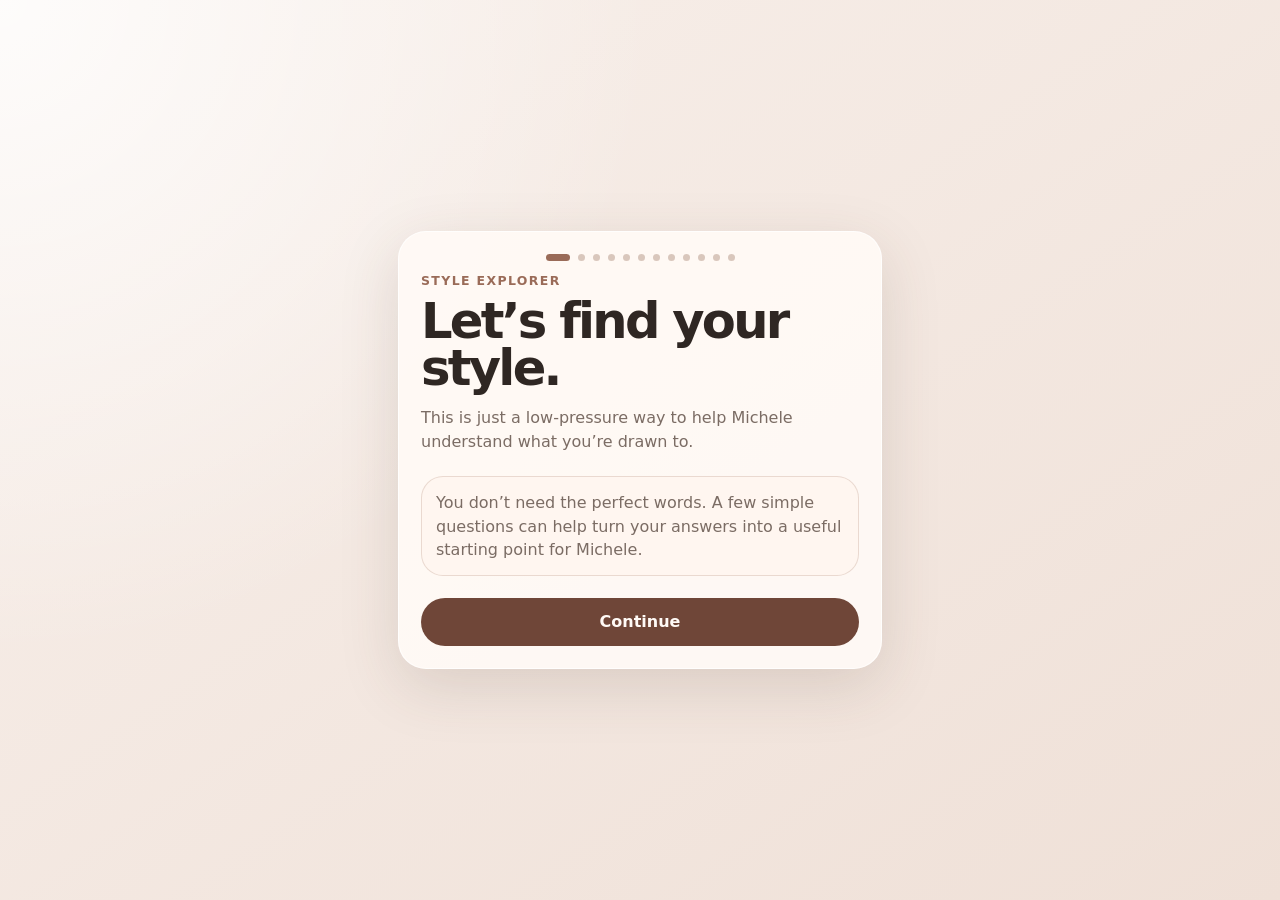
==== commit 20ca98c2: "swapped out AI summary for style profile" ====
--- a/style_explorer/index.html
+++ b/style_explorer/index.html
@@ -4,7 +4,7 @@
   <meta charset="utf-8" />
   <meta name="viewport" content="width=device-width, initial-scale=1" />
   <title>Style Explorer Prototype</title>
-  <link rel="stylesheet" href="css/app.css" />
+  <link rel="stylesheet" href="../css/app.css" />
   <link rel="stylesheet" href="css/style-explorer.css" />
 </head>
 <body>
--- a/css/app.css
+++ b/css/app.css
@@ -0,0 +1,2018 @@
+:root {
+  --bg: #f7f1ec;
+  --card: #fffaf6;
+  --card-strong: #fff5ee;
+  --text: #2f2723;
+  --muted: #7b6c64;
+  --soft: #e9d9cf;
+  --soft-2: #f1e5dc;
+  --accent: #9a6b58;
+  --accent-dark: #6f4638;
+  --rose: #c8867b;
+  --shadow: 0 18px 60px rgba(83, 58, 46, 0.15);
+  --radius-lg: 28px;
+  --radius-md: 18px;
+  --touch: 48px;
+}
+
+* { box-sizing: border-box; }
+
+body {
+  margin: 0;
+  min-height: 100vh;
+  font-family: Inter, ui-sans-serif, system-ui, -apple-system, BlinkMacSystemFont, "Segoe UI", sans-serif;
+  background:
+    radial-gradient(circle at top left, rgba(255, 255, 255, 0.8), transparent 42%),
+    linear-gradient(145deg, #f8f0eb 0%, #efe0d7 100%);
+  color: var(--text);
+}
+
+button,
+input,
+select,
+textarea { font: inherit; }
+
+button { -webkit-tap-highlight-color: transparent; }
+
+.planner-shell {
+  width: min(100%, 520px);
+  min-height: 100vh;
+  margin: 0 auto;
+  padding: 18px;
+  display: flex;
+  align-items: center;
+}
+
+.planner-card {
+  width: 100%;
+  min-height: calc(100vh - 36px);
+  background: rgba(255, 250, 246, 0.92);
+  border: 1px solid rgba(255, 255, 255, 0.75);
+  border-radius: var(--radius-lg);
+  box-shadow: var(--shadow);
+  padding: 22px;
+  overflow: hidden;
+  position: relative;
+}
+
+.progress {
+  display: flex;
+  gap: 8px;
+  justify-content: center;
+  margin-bottom: 24px;
+}
+
+.progress-dot {
+  width: 7px;
+  height: 7px;
+  border-radius: 999px;
+  background: #d9c7bc;
+  transition: width 180ms ease, background 180ms ease;
+}
+
+.progress-dot.is-active {
+  width: 24px;
+  background: var(--accent);
+}
+
+.step-card {
+  display: none;
+  animation: cardIn 220ms ease both;
+}
+
+.step-card.is-active { display: block; }
+
+@keyframes cardIn {
+  from { opacity: 0; transform: translateY(8px); }
+  to { opacity: 1; transform: translateY(0); }
+}
+
+.eyebrow {
+  margin: 0 0 10px;
+  color: var(--accent);
+  font-size: 0.78rem;
+  letter-spacing: 0.11em;
+  text-transform: uppercase;
+  font-weight: 700;
+}
+
+h1 {
+  margin: 0;
+  font-size: clamp(2rem, 10vw, 3.1rem);
+  line-height: 0.95;
+  letter-spacing: -0.055em;
+  font-weight: 720;
+}
+
+h2 {
+  margin: 22px 0 6px;
+  font-size: 1.12rem;
+  letter-spacing: -0.02em;
+}
+
+.subtext,
+.section-subtext {
+  color: var(--muted);
+  line-height: 1.5;
+  margin: 14px 0 22px;
+}
+
+.choice-grid,
+.lobe-choice-grid {
+  display: grid;
+  gap: 12px;
+}
+
+.choice-card,
+.lobe-card {
+  min-height: 88px;
+  border: 1px solid var(--soft);
+  background: rgba(255, 255, 255, 0.52);
+  border-radius: 22px;
+  color: var(--text);
+  padding: 16px;
+  display: flex;
+  align-items: center;
+  gap: 14px;
+  text-align: left;
+  cursor: pointer;
+  transition: transform 160ms ease, border 160ms ease, background 160ms ease, box-shadow 160ms ease;
+}
+
+.choice-card:active,
+.lobe-card:active,
+.chip:active,
+.ear-hit:active { transform: scale(0.985); }
+
+.choice-card.is-selected,
+.lobe-card.is-selected {
+  border-color: rgba(154, 107, 88, 0.55);
+  background: #fff2ea;
+  box-shadow: 0 10px 24px rgba(83, 58, 46, 0.08);
+}
+
+.choice-icon {
+  width: 52px;
+  height: 52px;
+  border-radius: 18px;
+  display: grid;
+  place-items: center;
+  background: var(--soft-2);
+  color: var(--accent-dark);
+  font-size: 1.45rem;
+  flex: 0 0 auto;
+}
+
+.choice-title {
+  font-weight: 710;
+  letter-spacing: -0.02em;
+}
+
+.helper-text {
+  margin: 14px 0 0;
+  color: var(--accent-dark);
+  background: rgba(255, 242, 234, 0.8);
+  border-radius: 999px;
+  padding: 10px 14px;
+  font-size: 0.92rem;
+}
+
+.is-hidden { display: none !important; }
+
+.primary-btn,
+.secondary-btn {
+  width: 100%;
+  min-height: var(--touch);
+  border-radius: 999px;
+  padding: 13px 18px;
+  border: 0;
+  font-weight: 730;
+  cursor: pointer;
+  transition: transform 160ms ease, opacity 160ms ease, background 160ms ease;
+}
+
+.primary-btn {
+  background: var(--accent-dark);
+  color: #fffaf6;
+  margin-top: 22px;
+}
+
+.primary-btn:disabled {
+  cursor: not-allowed;
+  opacity: 0.38;
+}
+
+.secondary-btn {
+  background: var(--soft-2);
+  color: var(--accent-dark);
+}
+
+.button-row {
+  display: grid;
+  grid-template-columns: repeat(2, minmax(0, 1fr));
+  gap: 10px;
+  margin-top: 22px;
+}
+
+.button-row .primary-btn,
+.button-row .secondary-btn { margin-top: 0; }
+
+.lobe-choice-grid { margin-top: 14px; }
+
+.lobe-card {
+  min-height: 132px;
+  align-items: center;
+}
+
+.lobe-visual {
+  width: 92px;
+  height: 96px;
+  border-radius: 20px;
+  background: #f8eae2;
+  display: flex;
+  align-items: center;
+  justify-content: center;
+  overflow: hidden;
+  flex: 0 0 auto;
+}
+
+.lobe-visual.single img {
+  width: 72px;
+  height: 90px;
+  object-fit: contain;
+}
+
+.lobe-visual.compare {
+  gap: 2px;
+}
+
+.lobe-visual.compare img {
+  width: 43px;
+  height: 78px;
+  object-fit: contain;
+}
+
+.similar-panel {
+  background: rgba(255, 245, 238, 0.9);
+  border: 1px solid var(--soft);
+  border-radius: 20px;
+  padding: 14px;
+  margin-bottom: 16px;
+}
+
+.panel-question {
+  margin: 0 0 10px;
+  color: var(--muted);
+  font-size: 0.94rem;
+}
+
+.segmented-control,
+.side-tabs {
+  display: grid;
+  grid-template-columns: 1fr 1fr;
+  gap: 8px;
+  padding: 6px;
+  background: #f0e0d6;
+  border-radius: 999px;
+}
+
+.segmented-control button,
+.side-tabs button {
+  min-height: 40px;
+  border: 0;
+  border-radius: 999px;
+  background: transparent;
+  color: var(--accent-dark);
+  font-weight: 700;
+  cursor: pointer;
+}
+
+.segmented-control button.is-selected,
+.side-tabs button.is-selected {
+  background: #fffaf6;
+  box-shadow: 0 6px 16px rgba(83, 58, 46, 0.08);
+}
+
+.side-tabs { margin: 14px 0 18px; }
+
+.map-section { display: none; }
+.map-section.is-active { display: block; }
+
+.ear-stage-wrap {
+  background: linear-gradient(180deg, #fff7f1, #f8e9e0);
+  border: 1px solid rgba(233, 217, 207, 0.9);
+  border-radius: 28px;
+  padding: 12px;
+  margin: 14px 0 18px;
+}
+
+.ear-stage {
+  position: relative;
+  width: 100%;
+  min-height: 430px;
+  display: grid;
+  place-items: center;
+}
+
+.ear-canvas {
+  position: relative;
+  width: min(90%, 340px);
+  aspect-ratio: 454.96 / 568.7;
+  filter: none;
+}
+
+.ear-base,
+.marker-layer,
+.hit-layer {
+  position: absolute;
+  inset: 0;
+  width: 100%;
+  height: 100%;
+}
+
+.ear-base {
+  display: block;
+  user-select: none;
+  pointer-events: none;
+}
+
+.ear-stage.is-right .ear-canvas {
+  transform: scaleX(-1);
+}
+
+.marker-layer,
+.hit-layer {
+  pointer-events: none;
+}
+
+.ear-marker {
+  pointer-events: none;
+}
+
+.ear-hit {
+  position: absolute;
+  left: var(--x);
+  top: var(--y);
+  transform: translate(-50%, -50%);
+  width: 52px;
+  height: 52px;
+  border: 0;
+  border-radius: 999px;
+  background: rgba(154, 107, 88, 0.001);
+  pointer-events: auto;
+  cursor: pointer;
+}
+
+.hit-daith,
+.hit-rook,
+.hit-forwardHelix,
+.hit-tragus,
+.hit-antiTragus {
+  width: 46px;
+  height: 46px;
+}
+
+.marker-dot,
+.marker-industrial-end {
+  fill: var(--accent-dark);
+  stroke: #fffaf6;
+  stroke-width: 3.5;
+  filter: drop-shadow(0 4px 5px rgba(47, 39, 35, 0.18));
+}
+
+.marker-ring {
+  fill: transparent;
+  stroke: var(--accent-dark);
+  stroke-width: 5;
+  filter: drop-shadow(0 4px 5px rgba(47, 39, 35, 0.14));
+}
+
+.marker-bar {
+  stroke: var(--accent-dark);
+  stroke-width: 4.5;
+  stroke-linecap: round;
+  filter: drop-shadow(0 4px 5px rgba(47, 39, 35, 0.16));
+}
+
+.ear-marker.state-curious .marker-dot,
+.ear-marker.state-curious .marker-industrial-end {
+  fill: #caa99b;
+  opacity: 0.78;
+}
+
+.ear-marker.state-curious .marker-ring,
+.ear-marker.state-curious .marker-bar {
+  stroke: #caa99b;
+  opacity: 0.78;
+}
+
+.ear-marker.state-love .marker-dot,
+.ear-marker.state-love .marker-industrial-end {
+  fill: var(--accent-dark);
+}
+
+.ear-marker.state-love .marker-ring,
+.ear-marker.state-love .marker-bar {
+  stroke: var(--accent-dark);
+}
+
+.ear-marker.state-maybe .marker-dot,
+.ear-marker.state-maybe .marker-industrial-end {
+  fill: #d8bdb0;
+  opacity: 0.55;
+}
+
+.ear-marker.state-maybe .marker-ring,
+.ear-marker.state-maybe .marker-bar {
+  stroke: #d8bdb0;
+  opacity: 0.55;
+}
+
+.chip-groups { display: grid; gap: 16px; }
+
+.chip-group-label {
+  margin: 0 0 8px;
+  color: var(--muted);
+  font-size: 0.75rem;
+  letter-spacing: 0.1em;
+  text-transform: uppercase;
+  font-weight: 800;
+}
+
+.chip-row {
+  display: flex;
+  flex-wrap: wrap;
+  gap: 8px;
+}
+
+.chip {
+  min-height: 42px;
+  border: 1px solid var(--soft);
+  background: rgba(255, 255, 255, 0.62);
+  color: var(--text);
+  border-radius: 999px;
+  padding: 10px 14px;
+  font-weight: 700;
+  cursor: pointer;
+  transition: background 160ms ease, border 160ms ease, color 160ms ease, transform 160ms ease, opacity 160ms ease;
+}
+
+.chip.is-existing,
+.chip.is-love {
+  background: var(--accent-dark);
+  color: #fffaf6;
+  border-color: var(--accent-dark);
+}
+
+.chip.is-curious {
+  background: #fff2ea;
+  border-color: #d6b6a7;
+  color: var(--accent-dark);
+}
+
+.chip.is-maybe {
+  background: #f5ebe5;
+  color: #8f766c;
+  border-color: #eadad1;
+}
+
+.detail-panel {
+  margin-top: 18px;
+  border: 1px solid rgba(233, 217, 207, 0.95);
+  background: rgba(255, 250, 246, 0.72);
+  border-radius: 22px;
+  padding: 16px;
+  animation: cardIn 180ms ease both;
+}
+
+.detail-panel h3 {
+  margin: 0 0 6px;
+  font-size: 1rem;
+}
+
+.detail-panel p {
+  margin: 0;
+  color: var(--muted);
+  line-height: 1.45;
+}
+
+.full-width { width: 100%; margin-top: 18px; }
+
+@media (min-width: 560px) {
+  .planner-card { min-height: auto; }
+  .choice-grid { grid-template-columns: 1fr; }
+}
+
+/* Region-based ear planner additions */
+.section-subtext.compact {
+  margin-top: 8px;
+  margin-bottom: 14px;
+}
+
+.interest-picker {
+  display: grid;
+  grid-template-columns: 1fr;
+  gap: 8px;
+  padding: 8px;
+  margin: 12px 0 16px;
+  background: #f0e0d6;
+  border-radius: 20px;
+}
+
+.interest-picker button {
+  min-height: 42px;
+  border: 0;
+  border-radius: 16px;
+  background: transparent;
+  color: var(--accent-dark);
+  font-weight: 760;
+  cursor: pointer;
+}
+
+.interest-picker button.is-selected {
+  background: #fffaf6;
+  box-shadow: 0 6px 16px rgba(83, 58, 46, 0.08);
+}
+
+.region-layer,
+.marker-layer {
+  position: absolute;
+  inset: 0;
+  width: 100%;
+  height: 100%;
+}
+
+.region-layer {
+  z-index: 2;
+}
+
+.marker-layer {
+  z-index: 3;
+  pointer-events: none;
+}
+
+.ear-region {
+  fill: rgba(154, 107, 88, 0.001);
+  stroke: transparent;
+  stroke-width: 2;
+  pointer-events: auto;
+  cursor: pointer;
+  transition: fill 160ms ease, stroke 160ms ease, opacity 160ms ease;
+}
+
+.ear-region:hover,
+.ear-region:focus-visible {
+  fill: rgba(154, 107, 88, 0.12);
+  stroke: rgba(154, 107, 88, 0.28);
+  outline: none;
+}
+
+.ear-region.is-selected {
+  fill: rgba(154, 107, 88, 0.22);
+  stroke: rgba(111, 70, 56, 0.52);
+}
+
+.ear-stage.is-right .ear-region,
+.ear-stage.is-right .ear-marker {
+  transform-box: fill-box;
+  transform-origin: center;
+}
+
+.chip.is-selected-region {
+  background: #fff2ea;
+  color: var(--accent-dark);
+  border-color: rgba(154, 107, 88, 0.62);
+  box-shadow: 0 8px 18px rgba(83, 58, 46, 0.08);
+}
+
+.chip.has-count:not(.is-selected-region) {
+  border-color: rgba(154, 107, 88, 0.42);
+  background: rgba(255, 242, 234, 0.68);
+  color: var(--accent-dark);
+}
+
+.tally-panel {
+  margin-top: 18px;
+  border: 1px solid rgba(233, 217, 207, 0.95);
+  background: rgba(255, 245, 238, 0.72);
+  border-radius: 22px;
+  padding: 16px;
+}
+
+.tally-panel h3 {
+  margin: 0 0 10px;
+  font-size: 0.95rem;
+  letter-spacing: 0.06em;
+  text-transform: uppercase;
+  color: var(--accent-dark);
+}
+
+.empty-tally {
+  margin: 0;
+  color: var(--muted);
+  line-height: 1.4;
+  font-size: 0.94rem;
+}
+
+.tally-list {
+  display: grid;
+  gap: 8px;
+}
+
+.tally-item {
+  display: flex;
+  align-items: center;
+  justify-content: space-between;
+  gap: 10px;
+  min-height: 42px;
+  padding: 8px 8px 8px 12px;
+  background: rgba(255, 255, 255, 0.58);
+  border: 1px solid rgba(233, 217, 207, 0.82);
+  border-radius: 16px;
+}
+
+.tally-label {
+  font-weight: 720;
+  color: var(--text);
+}
+
+.tally-remove {
+  width: 32px;
+  height: 32px;
+  border: 0;
+  border-radius: 999px;
+  background: var(--soft-2);
+  color: var(--accent-dark);
+  font-size: 1.25rem;
+  font-weight: 800;
+  line-height: 1;
+  cursor: pointer;
+}
+
+.detail-helper {
+  margin-top: 10px !important;
+  color: var(--accent-dark) !important;
+}
+
+.ear-marker.state-existing-muted .marker-dot,
+.ear-marker.state-existing-muted .marker-industrial-end {
+  fill: #b7aaa3;
+  opacity: 0.58;
+}
+
+.ear-marker.state-existing-muted .marker-ring,
+.ear-marker.state-existing-muted .marker-bar {
+  stroke: #b7aaa3;
+  opacity: 0.58;
+}
+
+.ear-marker.state-definite .marker-dot,
+.ear-marker.state-definite .marker-industrial-end {
+  fill: var(--accent-dark);
+}
+
+.ear-marker.state-definite .marker-ring,
+.ear-marker.state-definite .marker-bar {
+  stroke: var(--accent-dark);
+}
+
+.ear-marker.state-moderate .marker-dot,
+.ear-marker.state-moderate .marker-industrial-end {
+  fill: #b88272;
+  opacity: 0.84;
+}
+
+.ear-marker.state-moderate .marker-ring,
+.ear-marker.state-moderate .marker-bar {
+  stroke: #b88272;
+  opacity: 0.84;
+}
+
+.ear-marker.state-curious .marker-dot,
+.ear-marker.state-curious .marker-industrial-end {
+  fill: #d8bdb0;
+  opacity: 0.62;
+}
+
+.ear-marker.state-curious .marker-ring,
+.ear-marker.state-curious .marker-bar {
+  stroke: #d8bdb0;
+  opacity: 0.62;
+}
+
+@media (min-width: 460px) {
+  .interest-picker {
+    grid-template-columns: repeat(3, 1fr);
+    border-radius: 999px;
+  }
+
+  .interest-picker button {
+    border-radius: 999px;
+  }
+}
+
+
+/* Updated interest helper + removal interactions */
+.interest-actions {
+  display: grid;
+  grid-template-columns: 1fr;
+  gap: 8px;
+  margin-top: 14px;
+}
+
+.interest-actions button {
+  min-height: 42px;
+  border: 1px solid rgba(154, 107, 88, 0.28);
+  border-radius: 999px;
+  background: #fff2ea;
+  color: var(--accent-dark);
+  font-weight: 760;
+  cursor: pointer;
+}
+
+.interest-actions button:active,
+.tally-item:active {
+  transform: scale(0.985);
+}
+
+.detail-helper.small {
+  font-size: 0.9rem;
+  color: var(--muted) !important;
+}
+
+.marker-layer {
+  pointer-events: none;
+}
+
+.ear-marker.is-removable {
+  pointer-events: auto;
+  cursor: pointer;
+}
+
+.marker-remove-hit {
+  fill: transparent;
+  stroke: transparent;
+  stroke-width: 24;
+  pointer-events: all;
+}
+
+.ear-marker.is-removable:focus-visible .marker-dot,
+.ear-marker.is-removable:hover .marker-dot,
+.ear-marker.is-removable:focus-visible .marker-industrial-end,
+.ear-marker.is-removable:hover .marker-industrial-end {
+  stroke-width: 6;
+}
+
+.ear-marker.is-removable:focus-visible .marker-ring,
+.ear-marker.is-removable:hover .marker-ring,
+.ear-marker.is-removable:focus-visible .marker-bar,
+.ear-marker.is-removable:hover .marker-bar {
+  stroke-width: 7;
+}
+
+.tally-item {
+  cursor: pointer;
+  transition: transform 160ms ease, background 160ms ease, border 160ms ease;
+}
+
+.tally-item:hover,
+.tally-item:focus-visible {
+  background: #fff2ea;
+  border-color: rgba(154, 107, 88, 0.42);
+  outline: none;
+}
+
+.tally-remove {
+  display: inline-grid;
+  place-items: center;
+  flex: 0 0 auto;
+}
+
+.ear-marker.state-love .marker-dot,
+.ear-marker.state-love .marker-industrial-end {
+  fill: var(--accent-dark);
+}
+
+.ear-marker.state-love .marker-ring,
+.ear-marker.state-love .marker-bar {
+  stroke: var(--accent-dark);
+}
+
+.ear-marker.state-maybe .marker-dot,
+.ear-marker.state-maybe .marker-industrial-end {
+  fill: #b88272;
+  opacity: 0.84;
+}
+
+.ear-marker.state-maybe .marker-ring,
+.ear-marker.state-maybe .marker-bar {
+  stroke: #b88272;
+  opacity: 0.84;
+}
+
+@media (min-width: 460px) {
+  .interest-actions {
+    grid-template-columns: repeat(3, 1fr);
+  }
+}
+
+/* Compact single-workspace Step 3 layout */
+.compact-intro {
+  margin: 10px 0 14px;
+}
+
+.mode-tabs {
+  display: grid;
+  grid-template-columns: 1fr 1fr;
+  gap: 8px;
+  padding: 6px;
+  margin: 10px 0 10px;
+  background: #f0e0d6;
+  border-radius: 999px;
+}
+
+.mode-tabs button {
+  min-height: 40px;
+  border: 0;
+  border-radius: 999px;
+  background: transparent;
+  color: var(--accent-dark);
+  font-weight: 780;
+  cursor: pointer;
+}
+
+.mode-tabs button.is-selected {
+  background: #fffaf6;
+  box-shadow: 0 6px 16px rgba(83, 58, 46, 0.08);
+}
+
+.workspace-instruction {
+  margin: 8px 0 10px;
+  color: var(--muted);
+  font-size: 0.92rem;
+  line-height: 1.35;
+}
+
+.ear-stage-wrap.compact-stage {
+  padding: 6px;
+  margin: 8px 0 10px;
+  border-radius: 22px;
+}
+
+.compact-stage .ear-stage {
+  min-height: clamp(310px, 58vh, 390px);
+}
+
+.compact-stage .ear-canvas {
+  width: min(82vw, 300px);
+}
+
+.helper-card {
+  margin-top: 10px;
+  padding: 12px;
+  border-radius: 18px;
+}
+
+.helper-card h3 {
+  font-size: 0.98rem;
+}
+
+.helper-card p {
+  font-size: 0.92rem;
+}
+
+.region-key-wrap {
+  margin-top: 12px;
+}
+
+.region-key-label {
+  margin: 0 0 6px;
+  color: var(--muted);
+  font-size: 0.72rem;
+  letter-spacing: 0.1em;
+  text-transform: uppercase;
+  font-weight: 820;
+}
+
+.region-key {
+  display: flex;
+  gap: 6px;
+  overflow-x: auto;
+  padding: 2px 2px 8px;
+  scrollbar-width: thin;
+}
+
+.region-key .chip {
+  flex: 0 0 auto;
+  min-height: 36px;
+  padding: 8px 11px;
+  font-size: 0.88rem;
+}
+
+.summary-panel {
+  margin-top: 8px;
+  border: 1px solid rgba(233, 217, 207, 0.95);
+  background: rgba(255, 245, 238, 0.76);
+  border-radius: 18px;
+  overflow: hidden;
+}
+
+.summary-toggle {
+  width: 100%;
+  border: 0;
+  background: transparent;
+  color: var(--text);
+  padding: 11px 12px;
+  display: grid;
+  grid-template-columns: 1fr auto;
+  align-items: center;
+  gap: 10px;
+  text-align: left;
+  cursor: pointer;
+}
+
+#summary-line {
+  min-width: 0;
+  overflow: hidden;
+  text-overflow: ellipsis;
+  white-space: nowrap;
+  font-weight: 730;
+  font-size: 0.92rem;
+}
+
+.summary-cue {
+  color: var(--accent-dark);
+  font-size: 0.78rem;
+  font-weight: 800;
+  white-space: nowrap;
+}
+
+.summary-drawer {
+  border-top: 1px solid rgba(233, 217, 207, 0.95);
+  padding: 10px;
+}
+
+.tally-panel.compact-tally {
+  margin-top: 0;
+  padding: 0;
+  border: 0;
+  background: transparent;
+  border-radius: 0;
+}
+
+.compact-tally h3 {
+  margin-bottom: 8px;
+}
+
+.map-nav-row {
+  margin-top: 12px;
+}
+
+.map-nav-row .primary-btn,
+.map-nav-row .secondary-btn {
+  min-height: 44px;
+}
+
+@media (max-width: 420px) {
+  .planner-shell {
+    padding: 10px;
+    align-items: stretch;
+  }
+
+  .planner-card {
+    min-height: calc(100vh - 20px);
+    padding: 16px;
+    border-radius: 22px;
+  }
+
+  .progress {
+    margin-bottom: 14px;
+  }
+
+  h1 {
+    font-size: clamp(1.75rem, 9vw, 2.35rem);
+  }
+
+  .side-tabs {
+    margin: 10px 0 10px;
+  }
+
+  .compact-stage .ear-stage {
+    min-height: 300px;
+  }
+
+  .compact-stage .ear-canvas {
+    width: min(84vw, 280px);
+  }
+
+  .interest-actions {
+    grid-template-columns: repeat(3, 1fr);
+    gap: 6px;
+  }
+
+  .interest-actions button {
+    min-height: 38px;
+    font-size: 0.86rem;
+    padding: 8px 6px;
+  }
+}
+
+/* v0 UI tightening: separate Have/Want steps, grouped regions, floating helpers */
+.progress { margin-bottom: 12px; }
+.progress-dot { flex: 0 0 auto; }
+
+.map-card h1 {
+  font-size: clamp(1.55rem, 7vw, 2.25rem);
+  line-height: 1;
+}
+
+.map-card .compact-intro {
+  margin: 8px 0 10px;
+  font-size: 0.92rem;
+  line-height: 1.3;
+}
+
+.compact-side-tabs {
+  margin: 8px 0 8px;
+}
+
+.ear-stage-wrap.compact-stage {
+  position: relative;
+  padding: 4px;
+  margin: 6px 0 8px;
+  border-radius: 20px;
+}
+
+.compact-stage .ear-stage {
+  min-height: clamp(250px, 44vh, 340px);
+}
+
+.compact-stage .ear-canvas {
+  width: min(76vw, 270px);
+}
+
+.floating-helper {
+  position: absolute;
+  left: 10px;
+  right: 10px;
+  bottom: 10px;
+  z-index: 6;
+  margin: 0;
+  padding: 10px 42px 10px 12px;
+  border-radius: 18px;
+  background: rgba(255, 250, 246, 0.96);
+  box-shadow: 0 12px 32px rgba(83, 58, 46, 0.16);
+  backdrop-filter: blur(6px);
+}
+
+.floating-helper h3 {
+  margin: 0 0 4px;
+  font-size: 0.96rem;
+}
+
+.floating-helper p {
+  margin: 0;
+  font-size: 0.86rem;
+  line-height: 1.3;
+}
+
+.helper-close {
+  position: absolute;
+  top: 8px;
+  right: 8px;
+  width: 28px;
+  height: 28px;
+  border: 0;
+  border-radius: 999px;
+  background: var(--soft-2);
+  color: var(--accent-dark);
+  font-size: 1.15rem;
+  font-weight: 800;
+  line-height: 1;
+  cursor: pointer;
+}
+
+.floating-helper .interest-actions {
+  grid-template-columns: repeat(3, 1fr);
+  gap: 6px;
+  margin-top: 8px;
+}
+
+.floating-helper .interest-actions button {
+  min-height: 36px;
+  padding: 7px 6px;
+  font-size: 0.84rem;
+}
+
+.floating-helper .detail-helper.small {
+  margin-top: 6px !important;
+  font-size: 0.78rem;
+}
+
+.compact-region-wrap {
+  margin-top: 6px;
+}
+
+.region-accordions {
+  display: grid;
+  grid-template-columns: repeat(3, 1fr);
+  gap: 6px;
+}
+
+.region-accordion {
+  min-width: 0;
+  border: 1px solid rgba(233, 217, 207, 0.95);
+  border-radius: 14px;
+  background: rgba(255, 255, 255, 0.52);
+  overflow: hidden;
+}
+
+.region-accordion summary {
+  min-height: 36px;
+  padding: 9px 10px;
+  color: var(--accent-dark);
+  font-size: 0.78rem;
+  font-weight: 820;
+  text-transform: uppercase;
+  letter-spacing: 0.06em;
+  cursor: pointer;
+  list-style: none;
+}
+
+.region-accordion summary::-webkit-details-marker { display: none; }
+.region-accordion summary::after {
+  content: '+';
+  float: right;
+  font-weight: 900;
+}
+.region-accordion[open] summary::after { content: '−'; }
+
+.region-chip-grid {
+  display: grid;
+  gap: 5px;
+  padding: 0 6px 7px;
+}
+
+.region-chip-grid .chip {
+  width: 100%;
+  min-height: 32px;
+  padding: 6px 7px;
+  border-radius: 12px;
+  font-size: 0.76rem;
+  line-height: 1.05;
+}
+
+.summary-panel {
+  margin-top: 6px;
+}
+
+.summary-toggle {
+  padding: 9px 10px;
+}
+
+#existing-summary-line,
+#future-summary-line {
+  min-width: 0;
+  overflow: hidden;
+  text-overflow: ellipsis;
+  white-space: nowrap;
+  font-weight: 730;
+  font-size: 0.88rem;
+}
+
+.map-nav-row {
+  margin-top: 8px;
+}
+
+.map-nav-row .primary-btn,
+.map-nav-row .secondary-btn {
+  min-height: 42px;
+}
+
+@media (max-width: 420px) {
+  .map-card h1 {
+    font-size: clamp(1.35rem, 6.8vw, 1.85rem);
+  }
+
+  .map-card .compact-intro {
+    font-size: 0.86rem;
+  }
+
+  .compact-stage .ear-stage {
+    min-height: clamp(230px, 41vh, 300px);
+  }
+
+  .compact-stage .ear-canvas {
+    width: min(72vw, 248px);
+  }
+
+  .region-key-label {
+    margin-bottom: 4px;
+  }
+
+  .region-accordions {
+    gap: 5px;
+  }
+
+  .region-accordion summary {
+    min-height: 32px;
+    padding: 8px 7px;
+    font-size: 0.68rem;
+    letter-spacing: 0.04em;
+  }
+
+  .region-chip-grid .chip {
+    min-height: 30px;
+    padding: 5px 5px;
+    font-size: 0.68rem;
+  }
+
+  .floating-helper {
+    padding: 9px 38px 9px 10px;
+  }
+
+  .floating-helper h3 {
+    font-size: 0.88rem;
+  }
+
+  .floating-helper p {
+    font-size: 0.78rem;
+  }
+
+  .floating-helper .interest-actions button {
+    min-height: 34px;
+    font-size: 0.76rem;
+  }
+}
+
+/* v0.2: auto-advance intro cards + compact always-visible region palette */
+.single-back-row {
+  grid-template-columns: 1fr;
+}
+
+.region-palette {
+  display: grid;
+  grid-template-columns: 1fr;
+  gap: 5px;
+}
+
+.region-palette-group {
+  display: grid;
+  grid-template-columns: 54px 1fr;
+  align-items: center;
+  gap: 6px;
+  min-width: 0;
+}
+
+.region-palette-label {
+  margin: 0;
+  color: var(--muted);
+  font-size: 0.66rem;
+  line-height: 1;
+  letter-spacing: 0.08em;
+  text-transform: uppercase;
+  font-weight: 850;
+}
+
+.region-palette-chips {
+  display: flex;
+  flex-wrap: wrap;
+  gap: 5px;
+  min-width: 0;
+}
+
+.region-palette-chips .chip {
+  min-height: 30px;
+  padding: 5px 8px;
+  border-radius: 999px;
+  font-size: 0.72rem;
+  line-height: 1;
+}
+
+.floating-helper {
+  max-height: 46%;
+  overflow-y: auto;
+}
+
+.floating-helper p + p {
+  margin-top: 5px;
+}
+
+.floating-helper .detail-helper {
+  margin-top: 6px !important;
+}
+
+.floating-helper .detail-helper.small {
+  margin-top: 4px !important;
+}
+
+@media (max-width: 420px) {
+  .region-palette {
+    gap: 4px;
+  }
+
+  .region-palette-group {
+    grid-template-columns: 45px 1fr;
+    gap: 5px;
+  }
+
+  .region-palette-label {
+    font-size: 0.58rem;
+  }
+
+  .region-palette-chips {
+    gap: 4px;
+  }
+
+  .region-palette-chips .chip {
+    min-height: 27px;
+    padding: 4px 6px;
+    font-size: 0.64rem;
+  }
+
+  .floating-helper {
+    max-height: 52%;
+  }
+}
+
+/* Make Step 4 interest selection the primary action */
+.floating-helper .interest-primary {
+  display: grid;
+  gap: 7px;
+}
+
+.floating-helper .interest-kicker {
+  margin: 0;
+  color: var(--accent-dark);
+  font-size: 0.72rem;
+  letter-spacing: 0.1em;
+  text-transform: uppercase;
+  font-weight: 850;
+}
+
+.floating-helper .interest-primary h3 {
+  margin: 0;
+  font-size: 1.02rem;
+  letter-spacing: -0.02em;
+}
+
+.floating-helper .primary-interest-actions {
+  display: grid;
+  grid-template-columns: repeat(3, 1fr);
+  gap: 7px;
+  margin: 2px 0 0;
+}
+
+.floating-helper .primary-interest-actions .interest-choice {
+  min-height: 58px;
+  padding: 8px 6px;
+  border: 1px solid rgba(154, 107, 88, 0.36);
+  border-radius: 16px;
+  background: #fff2ea;
+  color: var(--accent-dark);
+  display: grid;
+  align-content: center;
+  gap: 2px;
+  box-shadow: 0 6px 14px rgba(83, 58, 46, 0.08);
+}
+
+.floating-helper .primary-interest-actions .interest-love {
+  background: var(--accent-dark);
+  color: #fffaf6;
+  border-color: var(--accent-dark);
+  box-shadow: 0 9px 20px rgba(83, 58, 46, 0.18);
+}
+
+.interest-choice-label {
+  font-size: 0.9rem;
+  font-weight: 850;
+  line-height: 1.05;
+}
+
+.interest-choice-sub {
+  font-size: 0.66rem;
+  font-weight: 720;
+  line-height: 1.05;
+  opacity: 0.78;
+}
+
+.floating-helper .interest-current {
+  margin-top: 0 !important;
+  color: var(--accent-dark) !important;
+}
+
+.floating-helper .region-context {
+  margin-top: 8px;
+  padding-top: 8px;
+  border-top: 1px solid rgba(233, 217, 207, 0.95);
+}
+
+.floating-helper .region-context p {
+  font-size: 0.8rem;
+  color: var(--muted);
+}
+
+.floating-helper .region-context .detail-helper.small {
+  font-size: 0.74rem;
+}
+
+@media (max-width: 420px) {
+  .floating-helper .primary-interest-actions {
+    gap: 5px;
+  }
+
+  .floating-helper .primary-interest-actions .interest-choice {
+    min-height: 54px;
+    padding: 7px 4px;
+    border-radius: 14px;
+  }
+
+  .interest-choice-label {
+    font-size: 0.8rem;
+  }
+
+  .interest-choice-sub {
+    font-size: 0.58rem;
+  }
+}
+
+/* v0.4: stronger Want-card visual hierarchy */
+#card-4 .compact-intro {
+  color: var(--accent-dark);
+}
+
+/* Existing/current piercings shown on Want card: prominent but neutral anchors. */
+.ear-marker.state-existing-current .marker-dot,
+.ear-marker.state-existing-current .marker-industrial-end {
+  fill: #3f352f;
+  stroke: #fffaf6;
+  stroke-width: 4.4;
+  opacity: 0.95;
+  filter: drop-shadow(0 5px 7px rgba(47, 39, 35, 0.24));
+}
+
+.ear-marker.state-existing-current .marker-ring,
+.ear-marker.state-existing-current .marker-bar {
+  stroke: #3f352f;
+  stroke-width: 6.2;
+  opacity: 0.95;
+  filter: drop-shadow(0 5px 7px rgba(47, 39, 35, 0.22));
+}
+
+/* Future ideas remain colorful so they read as proposals, not current jewelry. */
+.ear-marker.state-love .marker-dot,
+.ear-marker.state-love .marker-industrial-end {
+  fill: #8c3f45;
+  stroke: #fffaf6;
+  stroke-width: 3.7;
+  opacity: 0.98;
+}
+
+.ear-marker.state-love .marker-ring,
+.ear-marker.state-love .marker-bar {
+  stroke: #8c3f45;
+  stroke-width: 5.7;
+  opacity: 0.98;
+}
+
+.ear-marker.state-maybe .marker-dot,
+.ear-marker.state-maybe .marker-industrial-end {
+  fill: #b66f4c;
+  stroke: #fffaf6;
+  stroke-width: 3.4;
+  opacity: 0.9;
+}
+
+.ear-marker.state-maybe .marker-ring,
+.ear-marker.state-maybe .marker-bar {
+  stroke: #b66f4c;
+  stroke-width: 5.1;
+  opacity: 0.9;
+}
+
+.ear-marker.state-curious .marker-dot,
+.ear-marker.state-curious .marker-industrial-end {
+  fill: #d3a55f;
+  stroke: #fffaf6;
+  stroke-width: 3.2;
+  opacity: 0.82;
+}
+
+.ear-marker.state-curious .marker-ring,
+.ear-marker.state-curious .marker-bar {
+  stroke: #d3a55f;
+  stroke-width: 4.7;
+  opacity: 0.82;
+}
+
+/* Interest choices: reversed order, with clear icon/color language. */
+.floating-helper .primary-interest-actions .interest-choice {
+  grid-template-columns: auto 1fr;
+  grid-template-areas:
+    "icon label"
+    "icon sub";
+  align-items: center;
+  justify-items: start;
+  column-gap: 8px;
+  text-align: left;
+}
+
+.interest-choice-icon {
+  grid-area: icon;
+  width: 28px;
+  height: 28px;
+  border-radius: 999px;
+  display: inline-grid;
+  place-items: center;
+  font-size: 0.95rem;
+  font-weight: 900;
+  line-height: 1;
+  background: rgba(255, 255, 255, 0.58);
+}
+
+.interest-choice-label { grid-area: label; }
+.interest-choice-sub { grid-area: sub; }
+
+.floating-helper .primary-interest-actions .interest-love {
+  background: #8c3f45;
+  color: #fffaf6;
+  border-color: #8c3f45;
+}
+
+.floating-helper .primary-interest-actions .interest-maybe {
+  background: #fff0e5;
+  color: #7d432f;
+  border-color: rgba(182, 111, 76, 0.46);
+}
+
+.floating-helper .primary-interest-actions .interest-curious {
+  background: #fff7df;
+  color: #7a5a20;
+  border-color: rgba(211, 165, 95, 0.54);
+}
+
+.floating-helper .primary-interest-actions .interest-love .interest-choice-icon {
+  background: rgba(255, 255, 255, 0.22);
+}
+
+.floating-helper .primary-interest-actions .interest-maybe .interest-choice-icon {
+  background: rgba(182, 111, 76, 0.16);
+}
+
+.floating-helper .primary-interest-actions .interest-curious .interest-choice-icon {
+  background: rgba(211, 165, 95, 0.22);
+}
+
+@media (max-width: 420px) {
+  .interest-choice-icon {
+    width: 24px;
+    height: 24px;
+    font-size: 0.82rem;
+  }
+
+  .floating-helper .primary-interest-actions .interest-choice {
+    column-gap: 5px;
+  }
+}
+
+/* FINAL LAYOUT OVERRIDES
+   These are intentionally last. They preserve the floating helper overlay and
+   force paired nav buttons to equal widths regardless of text length. */
+.button-row,
+.map-nav-row {
+  display: grid !important;
+  grid-template-columns: repeat(2, minmax(0, 1fr)) !important;
+  gap: 10px !important;
+  align-items: stretch !important;
+}
+
+.button-row > .primary-btn,
+.button-row > .secondary-btn,
+.map-nav-row > .primary-btn,
+.map-nav-row > .secondary-btn {
+  display: flex !important;
+  width: 100% !important;
+  min-width: 0 !important;
+  max-width: none !important;
+  justify-content: center !important;
+  align-items: center !important;
+  white-space: nowrap !important;
+  margin-top: 0 !important;
+}
+
+.ear-stage-wrap.compact-stage {
+  position: relative !important;
+  overflow: visible !important;
+}
+
+.ear-stage-wrap.compact-stage > .floating-helper {
+  position: absolute !important;
+  left: 10px !important;
+  right: 10px !important;
+  bottom: 10px !important;
+  z-index: 50 !important;
+  margin: 0 !important;
+  transform: none !important;
+  max-height: min(46%, 190px) !important;
+  overflow-y: auto !important;
+}
+
+.ear-stage-wrap.compact-stage > .floating-helper.is-hidden {
+  display: none !important;
+}
+
+.ear-stage-wrap.compact-stage > .floating-helper:not(.is-hidden) {
+  display: block !important;
+}
+
+/* FINAL INTEREST BUTTON WIDTH OVERRIDES
+   Keep Step 4 interest choices equal-width, like paired nav buttons.
+   This intentionally sits after all previous mobile/helper rules. */
+.floating-helper .primary-interest-actions {
+  display: grid !important;
+  grid-template-columns: repeat(3, minmax(0, 1fr)) !important;
+  gap: 7px !important;
+  align-items: stretch !important;
+}
+
+.floating-helper .primary-interest-actions .interest-choice {
+  width: 100% !important;
+  min-width: 0 !important;
+  max-width: none !important;
+  box-sizing: border-box !important;
+}
+
+.floating-helper .primary-interest-actions .interest-choice-label,
+.floating-helper .primary-interest-actions .interest-choice-sub {
+  min-width: 0 !important;
+  overflow: hidden !important;
+  text-overflow: ellipsis !important;
+}
+
+@media (max-width: 420px) {
+  .floating-helper .primary-interest-actions {
+    grid-template-columns: repeat(3, minmax(0, 1fr)) !important;
+    gap: 5px !important;
+  }
+}
+
+
+
+/* FINAL FLOATING HELPER POSITION OVERRIDES
+   Lower-ear selections open the helper at the top of the diagram so it does
+   not cover the lobe / anti-tragus area being edited. */
+.ear-stage-wrap.compact-stage > .floating-helper.helper-at-top {
+  top: 10px !important;
+  bottom: auto !important;
+}
+
+.ear-stage-wrap.compact-stage > .floating-helper.helper-at-bottom {
+  top: auto !important;
+  bottom: 10px !important;
+}
+
+/* v1 flow additions: contact, starting point, lifestyle, review */
+.form-card h1,
+.review-card h1 {
+  font-size: clamp(1.8rem, 8.6vw, 2.65rem);
+}
+
+.form-stack {
+  display: grid;
+  gap: 8px;
+  margin-top: 14px;
+}
+
+.field-label {
+  color: var(--accent-dark);
+  font-size: 0.82rem;
+  font-weight: 820;
+  letter-spacing: 0.02em;
+}
+
+.required-mark,
+.optional-mark {
+  color: var(--muted);
+  font-size: 0.72rem;
+  font-weight: 700;
+}
+
+.soft-input,
+.soft-textarea {
+  width: 100%;
+  border: 1px solid rgba(233, 217, 207, 0.95);
+  border-radius: 18px;
+  background: rgba(255, 255, 255, 0.66);
+  color: var(--text);
+  padding: 13px 14px;
+  outline: none;
+  box-shadow: inset 0 1px 0 rgba(255, 255, 255, 0.75);
+  transition: border 160ms ease, background 160ms ease, box-shadow 160ms ease;
+}
+
+.soft-textarea {
+  resize: vertical;
+  min-height: 88px;
+  line-height: 1.4;
+}
+
+.soft-input:focus,
+.soft-textarea:focus {
+  border-color: rgba(154, 107, 88, 0.62);
+  background: #fffaf6;
+  box-shadow: 0 0 0 4px rgba(154, 107, 88, 0.10);
+}
+
+.form-error {
+  margin: -2px 0 4px;
+  color: #8c3f45;
+  font-size: 0.82rem;
+  font-weight: 700;
+}
+
+.question-block {
+  margin-top: 22px;
+}
+
+.question-block h2 {
+  margin: 0 0 10px;
+  color: var(--text);
+  font-size: 1.02rem;
+}
+
+.soft-chip-grid {
+  display: flex;
+  flex-wrap: wrap;
+  gap: 8px;
+}
+
+.soft-chip-grid.three-up {
+  display: grid;
+  grid-template-columns: repeat(3, minmax(0, 1fr));
+}
+
+.soft-chip,
+.soft-choice {
+  min-height: 42px;
+  border: 1px solid rgba(233, 217, 207, 0.95);
+  background: rgba(255, 255, 255, 0.58);
+  color: var(--text);
+  border-radius: 999px;
+  padding: 10px 13px;
+  font-weight: 760;
+  cursor: pointer;
+  text-align: left;
+  transition: transform 160ms ease, border 160ms ease, background 160ms ease, color 160ms ease, box-shadow 160ms ease;
+}
+
+.soft-chip {
+  flex: 1 1 auto;
+}
+
+.soft-chip:active,
+.soft-choice:active {
+  transform: scale(0.985);
+}
+
+.soft-chip.is-selected,
+.soft-choice.is-selected {
+  background: #fff2ea;
+  border-color: rgba(154, 107, 88, 0.62);
+  color: var(--accent-dark);
+  box-shadow: 0 8px 18px rgba(83, 58, 46, 0.08);
+}
+
+.soft-choice-list {
+  display: grid;
+  gap: 8px;
+}
+
+.soft-choice {
+  width: 100%;
+  border-radius: 18px;
+  padding: 13px 14px;
+}
+
+.conditional-field {
+  padding: 12px;
+  border: 1px solid rgba(233, 217, 207, 0.82);
+  border-radius: 20px;
+  background: rgba(255, 245, 238, 0.62);
+}
+
+.review-summary {
+  display: grid;
+  gap: 12px;
+}
+
+.review-section {
+  border: 1px solid rgba(233, 217, 207, 0.95);
+  background: rgba(255, 245, 238, 0.68);
+  border-radius: 22px;
+  padding: 14px;
+}
+
+.review-section h2 {
+  margin: 0 0 10px;
+  color: var(--accent-dark);
+  font-size: 0.86rem;
+  letter-spacing: 0.08em;
+  text-transform: uppercase;
+}
+
+.review-list {
+  display: grid;
+  gap: 8px;
+  margin: 0;
+}
+
+.review-row {
+  display: grid;
+  gap: 2px;
+  padding-bottom: 8px;
+  border-bottom: 1px solid rgba(233, 217, 207, 0.72);
+}
+
+.review-row:last-child {
+  border-bottom: 0;
+  padding-bottom: 0;
+}
+
+.review-row dt,
+.review-ear-block h3,
+.review-interest-group h4 {
+  margin: 0;
+  color: var(--muted);
+  font-size: 0.75rem;
+  letter-spacing: 0.07em;
+  text-transform: uppercase;
+  font-weight: 850;
+}
+
+.review-row dd {
+  margin: 0;
+  color: var(--text);
+  font-weight: 720;
+  line-height: 1.35;
+}
+
+.review-ear-block {
+  display: grid;
+  gap: 8px;
+  padding: 10px;
+  border-radius: 16px;
+  background: rgba(255, 255, 255, 0.48);
+}
+
+.review-ear-block + .review-ear-block {
+  margin-top: 8px;
+}
+
+.review-bullet-list {
+  margin: 0;
+  padding-left: 18px;
+  color: var(--text);
+  line-height: 1.45;
+  font-weight: 680;
+}
+
+.review-empty {
+  margin: 0;
+  color: var(--muted);
+  font-size: 0.92rem;
+}
+
+.review-interest-grid {
+  display: grid;
+  gap: 8px;
+}
+
+.review-interest-group {
+  padding: 9px;
+  border-radius: 14px;
+  background: rgba(255, 250, 246, 0.68);
+}
+
+.review-interest-group h4 {
+  margin-bottom: 6px;
+  color: var(--accent-dark);
+}
+
+.placeholder-submit:disabled {
+  opacity: 0.58;
+}
+
+/* v1 final overrides after v0 button rules */
+.single-back-row {
+  grid-template-columns: 1fr !important;
+}
+
+.form-card .button-row > .primary-btn,
+.review-card .button-row > .primary-btn,
+.form-card .button-row > .secondary-btn,
+.review-card .button-row > .secondary-btn {
+  white-space: normal !important;
+  line-height: 1.12 !important;
+}
+
+@media (max-width: 420px) {
+  .form-card h1,
+  .review-card h1 {
+    font-size: clamp(1.55rem, 7.6vw, 2.1rem);
+  }
+
+  .question-block {
+    margin-top: 18px;
+  }
+
+  .soft-chip,
+  .soft-choice {
+    font-size: 0.9rem;
+  }
+
+  .soft-chip-grid.three-up {
+    gap: 6px;
+  }
+
+  .soft-chip-grid.three-up .soft-chip {
+    padding-left: 8px;
+    padding-right: 8px;
+    text-align: center;
+  }
+}
+
+
+/* v1.1: vague progress labels + calmer lifestyle screen controls */
+#card-9 .question-block {
+  margin-top: 14px;
+  padding: 14px;
+  border: 1px solid rgba(233, 217, 207, 0.82);
+  border-radius: 20px;
+  background: rgba(255, 245, 238, 0.58);
+}
+
+#card-9 .question-block + .question-block {
+  margin-top: 12px;
+}
+
+#card-9 .question-block h2 {
+  margin: 0 0 10px;
+  font-size: 0.98rem;
+  letter-spacing: -0.01em;
+}
+
+#card-9 .soft-chip-grid {
+  display: grid;
+  grid-template-columns: 1fr;
+  gap: 8px;
+}
+
+#card-9 .soft-chip {
+  display: flex;
+  align-items: center;
+  justify-content: flex-start;
+  width: 100%;
+  min-height: 46px;
+  border-radius: 16px;
+  padding: 11px 14px;
+  background: rgba(255, 255, 255, 0.54);
+  border: 1px solid rgba(233, 217, 207, 0.95);
+  color: var(--text);
+  box-shadow: none;
+  text-align: left;
+  line-height: 1.15;
+}
+
+#card-9 .soft-chip.is-selected {
+  background: #fff2ea;
+  border-color: rgba(154, 107, 88, 0.56);
+  color: var(--accent-dark);
+  box-shadow: 0 6px 16px rgba(83, 58, 46, 0.07);
+}
+
+#card-9 .soft-chip.is-selected::before {
+  content: "✓";
+  width: 22px;
+  height: 22px;
+  margin-right: 8px;
+  border-radius: 999px;
+  display: inline-grid;
+  place-items: center;
+  background: var(--accent-dark);
+  color: #fffaf6;
+  font-size: 0.78rem;
+  font-weight: 850;
+  flex: 0 0 auto;
+}
+
+@media (min-width: 460px) {
+  #card-9 .soft-chip-grid {
+    grid-template-columns: repeat(2, minmax(0, 1fr));
+  }
+}
+
+@media (max-width: 420px) {
+  #card-9 .soft-chip {
+    font-size: 0.88rem;
+  }
+}
--- a/style_explorer/css/style-explorer.css
+++ b/style_explorer/css/style-explorer.css
@@ -331,3 +331,223 @@
   color: var(--text);
   line-height: 1.45;
 }
+
+/* Client-facing local style profile */
+.style-profile-card {
+  display: grid;
+  gap: 18px;
+}
+
+.profile-section {
+  display: grid;
+  gap: 10px;
+}
+
+.profile-section + .profile-section {
+  padding-top: 2px;
+}
+
+.preference-tray-grid {
+  display: grid;
+  gap: 10px;
+}
+
+.preference-tray-item {
+  border: 1px solid rgba(233, 217, 207, 0.95);
+  background: rgba(255, 255, 255, 0.48);
+  border-radius: 20px;
+  padding: 12px;
+}
+
+.preference-tray-item h3 {
+  margin: 0 0 8px;
+  color: var(--accent-dark);
+  font-size: 0.76rem;
+  letter-spacing: 0.08em;
+  text-transform: uppercase;
+}
+
+.preference-chip-row {
+  display: flex;
+  flex-wrap: wrap;
+  gap: 7px;
+}
+
+.profile-chip {
+  display: inline-flex;
+  align-items: center;
+  min-height: 34px;
+  border: 1px solid rgba(233, 217, 207, 0.95);
+  border-radius: 999px;
+  background: rgba(255, 250, 246, 0.86);
+  color: var(--text);
+  padding: 7px 10px;
+  font-size: 0.88rem;
+  font-weight: 720;
+  line-height: 1.15;
+}
+
+.preference-tray-item.is-text-note .profile-chip {
+  width: 100%;
+  border-radius: 16px;
+  justify-content: flex-start;
+  white-space: normal;
+}
+
+.style-note-list {
+  display: grid;
+  gap: 8px;
+  border: 1px solid rgba(233, 217, 207, 0.95);
+  background: rgba(255, 245, 238, 0.62);
+  border-radius: 22px;
+  padding: 12px;
+}
+
+.style-note-row {
+  display: grid;
+  grid-template-columns: 92px 1fr;
+  gap: 10px;
+  align-items: baseline;
+  padding-bottom: 8px;
+  border-bottom: 1px solid rgba(233, 217, 207, 0.72);
+}
+
+.style-note-row:last-child {
+  padding-bottom: 0;
+  border-bottom: 0;
+}
+
+.style-note-label {
+  color: var(--muted);
+  font-size: 0.75rem;
+  letter-spacing: 0.08em;
+  text-transform: uppercase;
+  font-weight: 850;
+}
+
+.style-note-value {
+  color: var(--text);
+  font-size: 1.05rem;
+  line-height: 1.15;
+  letter-spacing: -0.03em;
+  font-weight: 820;
+}
+
+.constellation-cloud {
+  position: relative;
+  min-height: 230px;
+  border: 1px solid rgba(233, 217, 207, 0.95);
+  border-radius: 24px;
+  background:
+    radial-gradient(circle at 24% 28%, rgba(255, 255, 255, 0.82), transparent 18%),
+    radial-gradient(circle at 72% 62%, rgba(255, 242, 234, 0.88), transparent 24%),
+    linear-gradient(180deg, rgba(255, 250, 246, 0.76), rgba(255, 245, 238, 0.72));
+  overflow: hidden;
+}
+
+.constellation-cloud::before {
+  content: "";
+  position: absolute;
+  inset: 18px;
+  border-radius: 22px;
+  background:
+    radial-gradient(circle, rgba(111, 70, 56, 0.18) 1px, transparent 1.5px);
+  background-size: 38px 38px;
+  opacity: 0.32;
+  pointer-events: none;
+}
+
+.constellation-word {
+  position: absolute;
+  z-index: 1;
+  transform: translate(-50%, -50%);
+  white-space: nowrap;
+  color: var(--accent-dark);
+  font-weight: 820;
+  letter-spacing: -0.03em;
+  text-shadow: 0 1px 0 rgba(255, 250, 246, 0.9);
+}
+
+.constellation-word.was-selected {
+  color: var(--accent-dark);
+  opacity: 1;
+}
+
+.constellation-word.was-inferred {
+  color: var(--text);
+  opacity: 0.68;
+}
+
+.constellation-word-1 { left: 50%; top: 18%; font-size: 1.35rem; }
+.constellation-word-2 { left: 28%; top: 34%; font-size: 1.12rem; }
+.constellation-word-3 { left: 72%; top: 35%; font-size: 1.12rem; }
+.constellation-word-4 { left: 47%; top: 51%; font-size: 1.02rem; }
+.constellation-word-5 { left: 22%; top: 63%; font-size: 0.96rem; }
+.constellation-word-6 { left: 76%; top: 64%; font-size: 0.96rem; }
+.constellation-word-7 { left: 38%; top: 78%; font-size: 0.9rem; }
+.constellation-word-8 { left: 64%; top: 80%; font-size: 0.9rem; }
+.constellation-word-9 { left: 18%; top: 20%; font-size: 0.84rem; }
+.constellation-word-10 { left: 84%; top: 22%; font-size: 0.84rem; }
+
+@media (max-width: 420px) {
+  .style-profile-card {
+    gap: 16px;
+  }
+
+  .preference-tray-item {
+    padding: 10px;
+    border-radius: 18px;
+  }
+
+  .profile-chip {
+    font-size: 0.82rem;
+    padding: 6px 9px;
+  }
+
+  .style-note-row {
+    grid-template-columns: 1fr;
+    gap: 3px;
+  }
+
+  .style-note-value {
+    font-size: 1rem;
+  }
+
+  .constellation-cloud {
+    min-height: 210px;
+  }
+
+  .constellation-word-1 { font-size: 1.18rem; }
+  .constellation-word-2,
+  .constellation-word-3 { font-size: 1rem; }
+  .constellation-word-4 { font-size: 0.94rem; }
+  .constellation-word-5,
+  .constellation-word-6 { font-size: 0.88rem; }
+  .constellation-word-7,
+  .constellation-word-8,
+  .constellation-word-9,
+  .constellation-word-10 { font-size: 0.78rem; }
+}
+
+.rating-scale-labels {
+  display: flex;
+  justify-content: space-between;
+  gap: 1rem;
+  margin: 0.35rem 0 0.4rem;
+  font-size: 0.8rem;
+  color: var(--muted-text, #6f645f);
+}
+
+.star-rating-row {
+  display: grid;
+  grid-template-columns: repeat(5, minmax(0, 1fr));
+  gap: 0.5rem;
+}
+
+.star-rating-button {
+  width: 100%;
+  min-width: 0;
+  font-size: 1.35rem;
+  line-height: 1;
+  padding: 0.75rem 0.5rem;
+}
